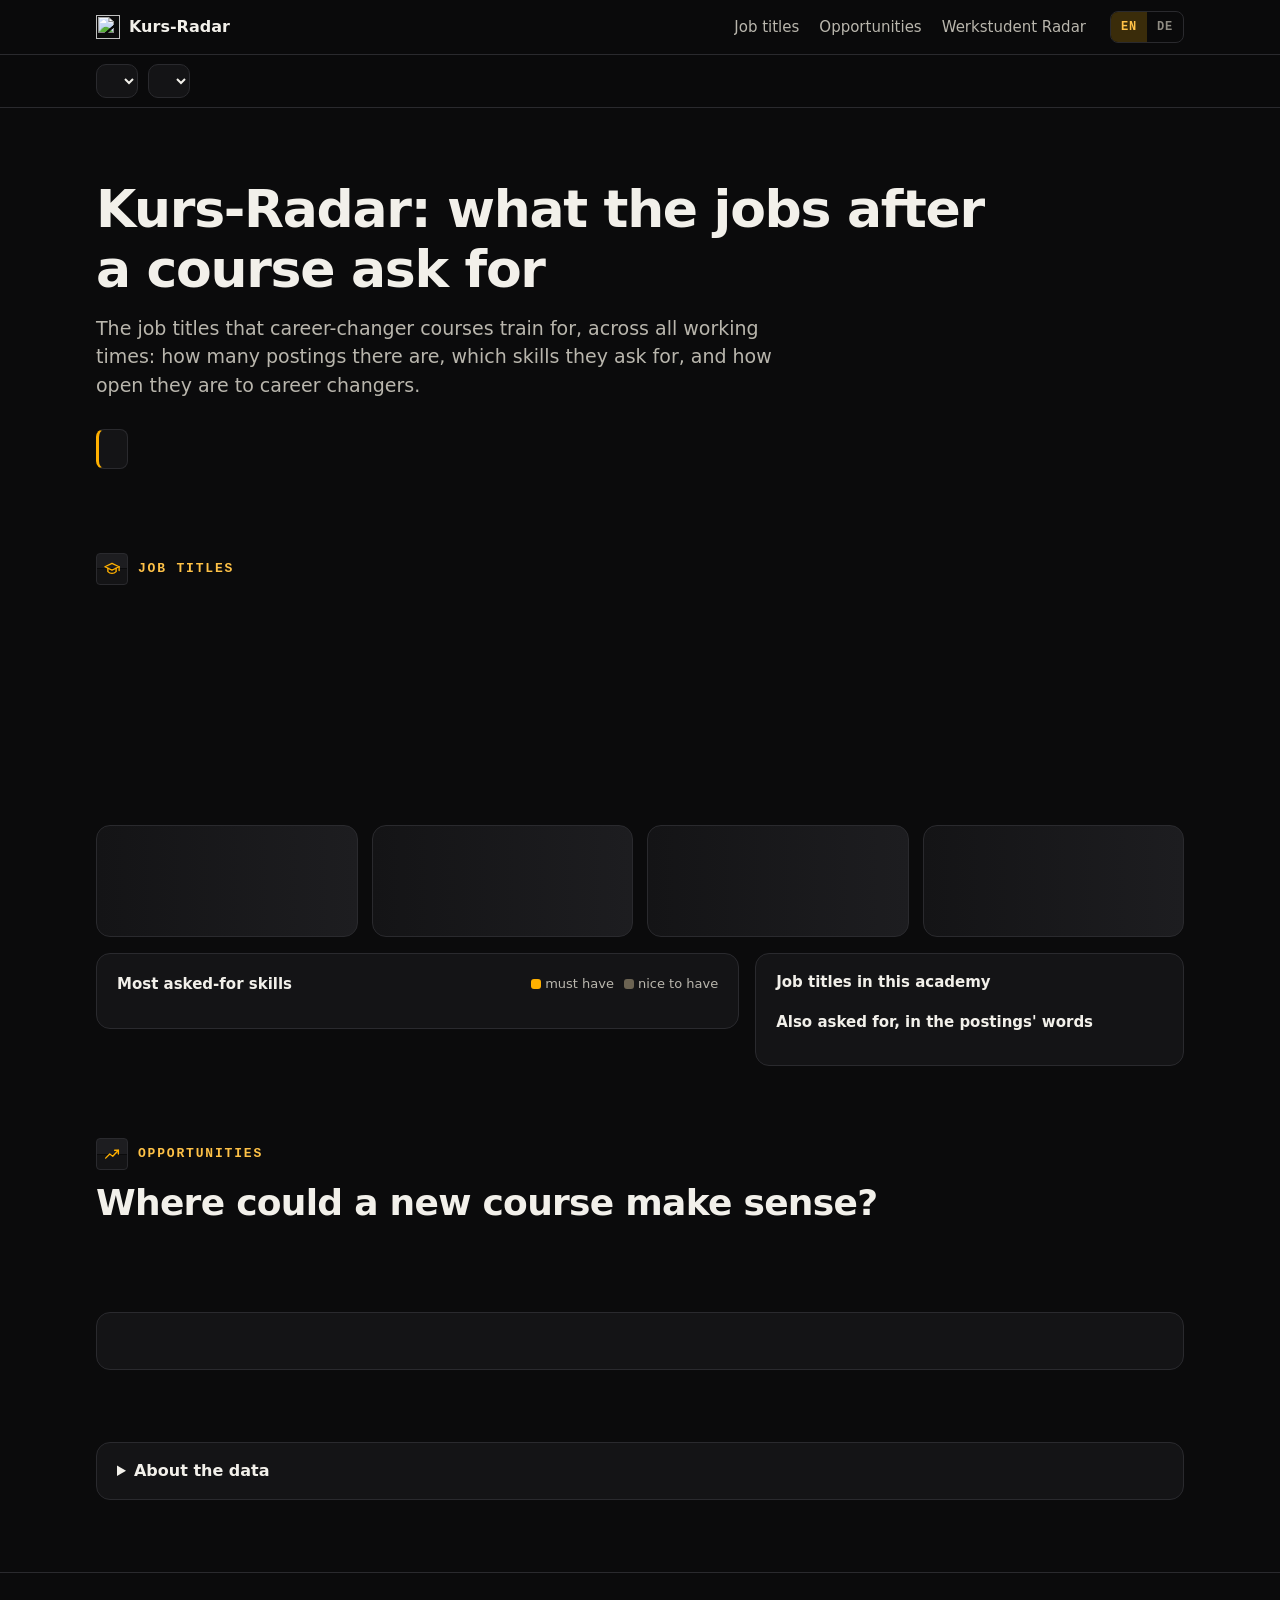
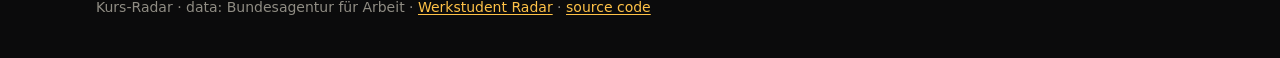
==== docs/kurs.html @ f4871d71 "Add the Kurs-Radar page and the kurs_radar MCP tool" ====
<!doctype html>
<html lang="en">
<head>
  <meta charset="utf-8">
  <meta name="viewport" content="width=device-width, initial-scale=1, viewport-fit=cover">
  <title>Kurs-Radar · Werkstudent Radar</title>
  <meta name="description" content="Which skills do employers ask for in the jobs that career-changer courses train for? Postings of the Bundesagentur für Arbeit by job title, updated daily.">
  <meta property="og:title" content="Kurs-Radar">
  <meta property="og:description" content="Skill demand for the job titles career changers are trained for: postings, Quereinsteiger share, AI and basics, by academy.">
  <meta property="og:type" content="website">
  <meta property="og:url" content="https://morty1338.github.io/werkstudent-radar/kurs.html">
  <meta name="theme-color" content="#0B0B0C">
  <meta name="color-scheme" content="dark">
  <link rel="icon" href="favicon.svg?v=dev" type="image/svg+xml">
  <link rel="apple-touch-icon" href="icons/apple-touch-icon.png?v=dev">
  <link rel="stylesheet" href="assets/style.css?v=dev">
  <script type="module" src="assets/kurs.js?v=dev"></script>
</head>
<body class="kurs-page">
  <!-- Icons for the section labels and the phone tab bar (stroke = currentColor). -->
  <svg class="sprite" aria-hidden="true" focusable="false">
    <symbol id="i-skills" viewBox="0 0 24 24"><path d="M12 3.5l2.5 5.4 5.9.7-4.4 4 1.2 5.8L12 16.5l-5.2 2.9L8 13.6l-4.4-4 5.9-.7z"/></symbol>
    <symbol id="i-trends" viewBox="0 0 24 24"><path d="M3.5 17.5l5.5-5.5 4 3 7.5-8"/><path d="M15.5 7h5v5"/></symbol>
    <symbol id="i-course" viewBox="0 0 24 24"><path d="M2.5 9 12 4.5 21.5 9 12 13.5z"/><path d="M6.5 11v4.5c1.5 1.6 3.4 2.4 5.5 2.4s4-.8 5.5-2.4V11"/><path d="M21.5 9v5"/></symbol>
    <symbol id="i-back" viewBox="0 0 24 24"><path d="M10 6l-6 6 6 6"/><path d="M4.5 12h15"/></symbol>
  </svg>
  <header class="site-header">
    <div class="wrap header-row">
      <a class="brand" href="#top" aria-label="Kurs-Radar, back to top" data-i18n-attr="aria-label:kurs.brand_aria">
        <img src="favicon.svg?v=dev" alt="" width="24" height="24">
        <span>Kurs-Radar</span>
      </a>
      <nav class="nav kurs-nav" aria-label="Sections" data-i18n-attr="aria-label:nav.aria">
        <a href="#jobs"><svg class="ico" aria-hidden="true"><use href="#i-skills"></use></svg><span data-i18n="kurs.nav_jobs">Job titles</span></a>
        <a href="#chancen"><svg class="ico" aria-hidden="true"><use href="#i-trends"></use></svg><span data-i18n="kurs.nav_chancen">Opportunities</span></a>
        <a href="index.html" id="k-home" class="nav-home"><svg class="ico" aria-hidden="true"><use href="#i-back"></use></svg><span class="nav-full" data-i18n="kurs.nav_home">Werkstudent Radar</span><span class="nav-short" data-i18n="kurs.nav_home_short">Werkstudent</span></a>
      </nav>
      <div class="lang-switch" role="group" aria-label="Language" data-i18n-attr="aria-label:lang.aria">
        <button type="button" data-lang="en" lang="en" aria-pressed="true">EN</button><button type="button" data-lang="de" lang="de" aria-pressed="false">DE</button>
      </div>
    </div>
    <div class="filterbar" id="filterbar">
      <div class="wrap filter-row">
        <button type="button" class="filters-btn" id="f-open" aria-expanded="false" aria-controls="f-sheet" data-i18n="kurs.choose">Academy</button>
        <div class="filter-chips" id="f-chips"></div>
        <!-- Inline on wide screens; a bottom sheet behind the button on phones. -->
        <div class="filter-controls" id="f-sheet">
          <div class="sheet-head"><strong data-i18n="kurs.choose">Academy</strong><button type="button" class="link-btn" id="f-close" data-i18n="filter.close">Close</button></div>
          <label class="sr-only" for="k-academy" data-i18n="kurs.academy">Academy</label>
          <select id="k-academy"></select>
          <label class="sr-only" for="k-title" data-i18n="kurs.job_title">Job title</label>
          <select id="k-title"></select>
          <button type="button" class="btn sheet-done" id="f-done" data-i18n="kurs.show">Show</button>
        </div>
        <span class="filter-count" id="f-count"></span>
      </div>
    </div>
    <div class="sheet-backdrop" id="f-backdrop" hidden></div>
  </header>

  <main id="top">
    <section class="hero wrap kurs-hero">
      <p class="status" id="status"></p>
      <h1 data-i18n-html="kurs.title">Kurs-Radar: what the jobs after a course ask&nbsp;for</h1>
      <p class="lede" data-i18n="kurs.lede">The job titles that career-changer courses train for, across all working times: how many postings there are, which skills they ask for, and how open they are to career changers.</p>
      <p class="kurs-note" id="k-note">&nbsp;</p>
    </section>

    <section id="jobs" class="wrap section">
      <p class="eyebrow"><span class="eyebrow-ico"><svg class="ico" aria-hidden="true"><use href="#i-course"></use></svg></span><span data-i18n="kurs.nav_jobs">Job titles</span></p>
      <div class="chips-row k-academies" id="k-academies" role="group" aria-label="Academy" data-i18n-attr="aria-label:kurs.academy"></div>
      <div class="chips-row k-titles" id="k-titles" role="group" aria-label="Job title" data-i18n-attr="aria-label:kurs.job_title"></div>
      <h2 id="k-heading">&nbsp;</h2>
      <p class="insight" id="k-insight"></p>
      <div class="tiles" id="k-tiles">
        <div class="tile skeleton"></div><div class="tile skeleton"></div><div class="tile skeleton"></div><div class="tile skeleton"></div>
      </div>
      <div class="grid-skills k-grid">
        <div class="card">
          <div class="card-head">
            <h3 data-i18n="kurs.skills_title">Most asked-for skills</h3>
            <p class="imp-legend k-legend"><span class="lg-must"></span><span data-i18n="kurs.legend_must">must have</span> <span class="lg-nice"></span><span data-i18n="kurs.legend_nice">nice to have</span></p>
          </div>
          <div id="k-skills" class="chart"></div>
          <div class="basics" id="k-basics"></div>
          <p class="legend-line" id="k-skills-note"></p>
        </div>
        <aside class="card">
          <h3 id="k-side-title" data-i18n="kurs.compare">Job titles in this academy</h3>
          <div id="k-compare"></div>
          <h3 class="k-terms-title" data-i18n="kurs.terms_title">Also asked for, in the postings' words</h3>
          <div class="chips-row k-terms" id="k-terms"></div>
        </aside>
      </div>
    </section>

    <section id="chancen" class="wrap section">
      <p class="eyebrow"><span class="eyebrow-ico"><svg class="ico" aria-hidden="true"><use href="#i-trends"></use></svg></span><span data-i18n="kurs.nav_chancen">Opportunities</span></p>
      <h2 data-i18n="kurs.chancen_title">Where could a new course make sense?</h2>
      <p class="insight" id="k-chancen-insight"></p>
      <div class="card">
        <div id="k-chancen"></div>
        <p class="legend-line k-method" id="k-chancen-method"></p>
      </div>
    </section>

    <section class="wrap section about">
      <details>
        <summary data-i18n="about.summary">About the data</summary>
        <div class="about-body" data-i18n-html="kurs.about">
          <p>About the data.</p>
        </div>
      </details>
    </section>
  </main>

  <footer class="site-footer">
    <div class="wrap" data-i18n-html="kurs.footer">Kurs-Radar · data: Bundesagentur für Arbeit · <a href="index.html">Werkstudent Radar</a> · <a href="https://github.com/morty1338/werkstudent-radar">source code</a></div>
  </footer>

  <div class="tooltip" id="tooltip" role="tooltip" hidden></div>
  <noscript><p class="wrap">This page needs JavaScript to load the data. Diese Seite braucht JavaScript, um die Daten zu laden.</p></noscript>
</body>
</html>
---- docs/assets/style.css ----
/* JetBrains Mono (SIL OFL, see fonts/OFL.txt), served from this site rather
   than Google Fonts so visitors' IP addresses aren't sent to a third party.
   Variable weight, Latin subset (incl. umlauts and €), from @fontsource-variable/jetbrains-mono 5.3.0. */
@font-face {
  font-family: "JetBrains Mono";
  font-style: normal;
  font-weight: 100 800;
  font-display: swap;
  src: url("fonts/JetBrainsMono-latin.woff2") format("woff2");
}

/* Dark only: a departure-board look, amber on near-black. */
:root {
  color-scheme: dark;
  --bg: #0b0b0c;
  --surface: #141416;
  --surface-2: #1d1d20;
  --surface-3: #2a2a2e;
  --ink: #f2f0ea;
  --ink-2: #b9b6ad;
  --ink-3: #8f8c83;
  --line: #2a2a2e;
  --accent: #ffb000;
  --accent-ink: #ffc247;
  --on-accent: #0b0b0c;
  --accent-soft: #3a2c0a;
  --muted-bar: #6b6352;
  --good: #3fbf86;
  --warn-bg: #3b1a14;
  --warn-ink: #ffb4a3;
  --radius: 14px;
  --shadow: none;
  --shadow-pop: 0 6px 20px rgba(0, 0, 0, .5);
  --scrim: rgba(0, 0, 0, .6);
  --font: ui-sans-serif, system-ui, -apple-system, "Segoe UI", Roboto, "Helvetica Neue", Arial, sans-serif;
  --mono: "JetBrains Mono", ui-monospace, SFMono-Regular, Menlo, Consolas, monospace;
  /* Sticky header = top row + filter row + two 1px borders. Used for anchor offsets. */
  --header-row-h: 54px;
  --filter-row-h: 52px;
  --header-h: calc(var(--header-row-h) + var(--filter-row-h) + 2px);
  --tabbar-h: 56px;
}

* { box-sizing: border-box; }
[hidden] { display: none !important; }
html { scroll-behavior: smooth; scroll-padding-top: calc(var(--header-h) + 8px); -webkit-text-size-adjust: 100%; text-size-adjust: 100%; }
body { margin: 0; background: var(--bg); color: var(--ink); font: 16px/1.5 var(--font); -webkit-font-smoothing: antialiased; }
a { color: var(--accent-ink); text-underline-offset: 2px; }
h1, h2, h3 { margin: 0; line-height: 1.15; }
h1 { font-size: clamp(32px, 5.4vw, 52px); letter-spacing: -0.025em; font-weight: 750; max-width: 820px; }
h2 { font-size: clamp(26px, 3.6vw, 36px); letter-spacing: -0.02em; font-weight: 750; }
h3 { font-size: 15px; font-weight: 650; }
p { margin: 0 0 12px; }
.wrap { max-width: 1120px; margin: 0 auto; padding: 0 max(16px, env(safe-area-inset-right)) 0 max(16px, env(safe-area-inset-left)); }
main { overflow-x: clip; }
.sr-only { position: absolute; width: 1px; height: 1px; overflow: hidden; clip: rect(0 0 0 0); white-space: nowrap; }
.empty { color: var(--ink-3); font-size: 14px; padding: 12px 0; }
button { font: inherit; color: inherit; }
:focus-visible { outline: 2px solid var(--accent); outline-offset: 2px; border-radius: 6px; }

/* Header + filter bar */
.site-header { position: sticky; top: 0; z-index: 20; background: color-mix(in srgb, var(--bg) 90%, transparent); backdrop-filter: saturate(1.4) blur(10px); border-bottom: 1px solid var(--line); }
.header-row { display: flex; align-items: center; gap: 24px; height: var(--header-row-h); }
.brand { display: flex; align-items: center; gap: 9px; font-weight: 750; color: var(--ink); text-decoration: none; white-space: nowrap; }
.nav { display: flex; align-items: center; gap: 20px; margin-left: auto; overflow-x: auto; scrollbar-width: none; font-size: 15px; }
.nav::-webkit-scrollbar { display: none; }
.nav a { color: var(--ink-2); text-decoration: none; white-space: nowrap; }
.nav a:hover, .nav a[aria-current] { color: var(--ink); }
.nav .ico, .nav-short { display: none; }
.lang-switch { display: inline-flex; border: 1px solid var(--surface-3); border-radius: 8px; overflow: hidden; flex: none; }
.lang-switch button {
  font-family: var(--mono); font-size: 12px; font-weight: 600; letter-spacing: .06em; color: var(--ink-3);
  background: none; border: 0; padding: 0 9px; min-height: 30px; min-width: 36px; cursor: pointer;
}
.lang-switch button[aria-pressed="true"] { background: var(--accent-soft); color: var(--accent-ink); }
.lang-switch button:hover { color: var(--ink); }
.filterbar { border-top: 1px solid var(--line); }
.filter-row { display: flex; align-items: center; gap: 10px; height: var(--filter-row-h); overflow-x: auto; scrollbar-width: none; }
/* On wide screens the sheet's controls sit inline in the filter row. */
.filter-controls { display: contents; }
.filters-btn, .filter-chips, .sheet-head, .sheet-done, .sheet-backdrop { display: none; }
.filter-row::-webkit-scrollbar { display: none; }
select, input[type="search"], input[type="text"], input[type="url"], input[type="date"], textarea {
  font: inherit; font-size: 14px; color: var(--ink); background: var(--surface);
  border: 1px solid var(--line); border-radius: 10px; padding: 7px 10px; min-width: 0;
}
.filter-row select { max-width: 220px; }
/* Fixed widths: the options arrive with the data, and a growing select would push its neighbours. */
@media (min-width: 561px) {
  #f-field { width: 220px; }
  #f-city { width: 180px; }
}
.filter-row select.active { border-color: var(--accent); background: var(--accent-soft); font-weight: 600; }
.switch { display: inline-flex; align-items: center; gap: 8px; font-size: 14px; color: var(--ink-2); white-space: nowrap; cursor: pointer; padding: 6px 12px; border: 1px solid var(--line); border-radius: 10px; background: var(--surface); }
.switch input { accent-color: var(--accent); margin: 0; }
.switch:has(input:checked) { border-color: var(--accent); background: var(--accent-soft); color: var(--ink); font-weight: 600; }
.filter-count { font-family: var(--mono); margin-left: auto; font-size: 14px; color: var(--ink-2); white-space: nowrap; font-variant-numeric: tabular-nums; }
.link-btn { background: none; border: 0; color: var(--accent-ink); cursor: pointer; padding: 6px 4px; font-size: 14px; white-space: nowrap; }
.link-btn:hover { text-decoration: underline; }
.btn { background: var(--accent); color: var(--on-accent); border: 0; border-radius: 10px; padding: 9px 16px; font-weight: 600; cursor: pointer; }
.btn:hover { filter: brightness(1.08); }
.btn-quiet { background: var(--surface-2); color: var(--ink); border: 1px solid var(--line); margin-top: 12px; }
a.btn { display: inline-flex; align-items: center; gap: 8px; text-decoration: none; }
.btn-lg { min-height: 46px; padding: 11px 20px; font-size: 16px; }
.btn-ghost { background: transparent; color: var(--accent-ink); box-shadow: inset 0 0 0 1px var(--accent); }
.btn-ghost:hover { background: var(--accent-soft); filter: none; }

/* Hero */
.hero { padding-top: 36px; }
.status { font-family: var(--mono); font-size: 12px; font-weight: 600; letter-spacing: .12em; text-transform: uppercase; color: var(--ink-2); margin-bottom: 18px; min-height: 18px; }
.status time { color: var(--accent-ink); }
.status-dot { color: var(--good); animation: blink 2.4s ease-in-out infinite; }
.status.is-stale .status-dot { color: var(--warn-ink); animation: none; }
@keyframes blink { 50% { opacity: .25; } }
.lede { font-size: 19px; color: var(--ink-2); margin-top: 14px; max-width: 680px; }
.hero-actions { display: flex; flex-wrap: wrap; gap: 10px; margin-top: 22px; }
.tiles { display: grid; grid-template-columns: repeat(4, 1fr); gap: 14px; margin-top: 28px; }
.tile {
  display: flex; flex-direction: column; gap: 4px; min-height: 128px; padding: 18px;
  background: var(--surface); border: 1px solid var(--line); border-radius: var(--radius); box-shadow: var(--shadow);
  color: var(--ink); text-decoration: none; transition: transform .15s ease, border-color .15s ease;
}
a.tile:hover { transform: translateY(-2px); border-color: var(--accent); }
.tile .label { font-size: 14px; color: var(--ink-2); }
.tile .value { font-family: var(--mono); font-size: 36px; font-weight: 700; letter-spacing: -0.02em; font-variant-numeric: tabular-nums; line-height: 1.1; overflow-wrap: anywhere; }
.tile .sub { font-size: 14px; color: var(--ink-3); margin-top: auto; }
/* Rolling digits (rollDigits in charts.js): each character in a one-line window. */
.roll { display: inline-block; height: 1.1em; overflow: hidden; vertical-align: top; white-space: pre; }
.roll-strip { display: flex; flex-direction: column; animation: roll var(--ms) cubic-bezier(.25, .8, .25, 1) forwards; }
.roll-strip span { height: 1.1em; }
@keyframes roll { to { transform: translateY(calc(var(--steps) * -1.1em)); } }
.tile.cta { background: var(--accent); border-color: var(--accent); color: var(--on-accent); }
.tile.cta .label, .tile.cta .sub { color: color-mix(in srgb, var(--on-accent) 80%, transparent); }
.skeleton { background: linear-gradient(90deg, var(--surface) 0%, var(--surface-2) 50%, var(--surface) 100%); background-size: 200% 100%; animation: shimmer 1.4s infinite; }
@keyframes shimmer { to { background-position: -200% 0; } }
.stale { background: var(--warn-bg); color: var(--warn-ink); padding: 8px 12px; border-radius: 8px; font-size: 14px; display: inline-block; margin-top: 14px; }

/* Sections */
.section { padding-top: 72px; }
/* The page's three parts: find a job, understand the market, stay up to date. */
.group-label {
  display: flex; align-items: center; gap: 14px; margin-top: 88px;
  font-family: var(--mono); font-size: 12px; font-weight: 600; letter-spacing: .16em; text-transform: uppercase; color: var(--ink-3);
}
.group-label::after { content: ""; flex: 1; height: 1px; background: var(--line); }
.group-label + .section { padding-top: 28px; }
/* Section numbers as split-flap tiles: a dark cell with a hairline across the middle. */
/* Section label: an icon on a split-flap tile and the section's name (no numbers). */
.eyebrow {
  display: flex; align-items: center; gap: 10px; margin: 0 0 12px;
  font-family: var(--mono); font-size: 13px; font-weight: 700; letter-spacing: .14em; text-transform: uppercase; color: var(--accent-ink);
}
.eyebrow-ico {
  display: inline-grid; place-items: center; width: 32px; height: 32px; border-radius: 4px; border: 1px solid var(--surface-3); color: var(--accent);
  background: linear-gradient(to bottom, var(--surface-2) calc(50% - .5px), var(--bg) calc(50% - .5px) calc(50% + .5px), var(--surface) calc(50% + .5px));
}
.ico { width: 18px; height: 18px; fill: none; stroke: currentColor; stroke-width: 1.8; stroke-linecap: round; stroke-linejoin: round; }
.sprite { position: absolute; width: 0; height: 0; overflow: hidden; }
.insight { font-size: 19px; color: var(--ink-2); margin: 10px 0 22px; max-width: 820px; }
.insight strong { color: var(--ink); }
/* Filled in by JS after the data loads: keep two lines free so the charts below don't jump. */
.insight[id] { min-height: 3em; }
.card { background: var(--surface); border: 1px solid var(--line); border-radius: var(--radius); padding: 20px; box-shadow: var(--shadow); min-width: 0; }
.card h3 { margin-bottom: 14px; }
.card-head { display: flex; justify-content: space-between; align-items: center; gap: 12px; flex-wrap: wrap; margin-bottom: 14px; }
.card-head h3 { margin: 0; }
.hint-inline { font-weight: 400; color: var(--ink-3); font-size: 13px; margin-left: 6px; }
.grid-2 { display: grid; grid-template-columns: 1fr 1fr; gap: 16px; }
.grid-map { display: grid; grid-template-columns: 5fr 6fr; gap: 16px; align-items: start; }
.grid-skills { display: grid; grid-template-columns: 3fr 2fr; gap: 16px; align-items: start; }

/* Clickable bars */
.bars { display: grid; gap: 4px; }
.bar-row { display: grid; grid-template-columns: minmax(110px, 40%) 1fr; align-items: center; gap: 12px; font-size: 14px; border-radius: 8px; padding: 5px 8px; margin: 0 -8px; }
.bar-row.clickable { cursor: pointer; }
.bar-row.clickable:hover { background: var(--surface-2); }
.bar-row.selected { background: var(--accent-soft); }
.bar-row.dimmed { color: var(--ink-2); }
.bar-row.dimmed .bar-fill { background: var(--muted-bar); }
.bar-label { overflow: hidden; text-overflow: ellipsis; white-space: nowrap; }
.bar-label small { color: var(--ink-3); }
.bar-cell { display: flex; align-items: center; gap: 10px; min-width: 0; }
.bar-track { flex: 1; height: 16px; min-width: 0; }
.bar-fill { height: 100%; background: var(--accent); border-radius: 0 4px 4px 0; min-width: 2px; transition: width .35s ease; }
.bar-fill.muted { background: var(--muted-bar); }
.bar-value { font-family: var(--mono); font-variant-numeric: tabular-nums; color: var(--ink-2); font-size: 13px; white-space: nowrap; min-width: 52px; text-align: right; }

/* Map */
.map { width: 100%; height: auto; max-height: 540px; display: block; }
.map-land { fill: var(--surface-2); stroke: var(--surface-3); stroke-width: 1.2; stroke-linejoin: round; }
.map-radar { pointer-events: none; }
.map-ring { fill: none; stroke: var(--surface-3); stroke-width: .8; stroke-dasharray: 2 4; }
.map-sweep { fill: var(--accent); }
.map-sweep line { stroke: var(--accent); stroke-opacity: .35; stroke-width: 1; }
.bubble { fill: var(--accent); fill-opacity: .6; stroke: var(--surface-2); stroke-width: 1; cursor: pointer; transition: fill-opacity .15s; }
.bubble:hover { fill-opacity: .85; }
.bubble.selected { fill-opacity: 1; stroke: var(--ink); stroke-width: 2; }
.bubble.dimmed { fill: var(--muted-bar); fill-opacity: .5; }
.map-label { font-size: 12px; font-weight: 600; fill: var(--ink); paint-order: stroke; stroke: var(--surface); stroke-width: 3px; pointer-events: none; }

/* Histogram */
.hist { position: relative; height: 200px; padding-top: 26px; }
.cols { display: flex; align-items: flex-end; gap: 3px; height: 100%; }
.col { flex: 1; height: 100%; display: flex; align-items: flex-end; }
.col-fill { width: 100%; background: var(--accent); border-radius: 4px 4px 0 0; min-height: 2px; }
.col-fill.soft { background: var(--muted-bar); }
.col:hover .col-fill { opacity: 1; filter: brightness(1.1); }
.hist-marker { position: absolute; top: 0; bottom: 0; width: 0; border-left: 2px dashed var(--ink); z-index: 1; pointer-events: none; }
.hist-marker span { position: absolute; top: 0; left: 6px; font-family: var(--mono); font-size: 13px; font-variant-numeric: tabular-nums; font-weight: 650; white-space: nowrap; background: var(--surface); padding: 0 4px; border-radius: 4px; }
.col-axis { display: flex; gap: 3px; border-top: 1px solid var(--line); padding-top: 6px; }
.col-axis span { flex: 1; font-family: var(--mono); font-variant-numeric: tabular-nums; text-align: center; font-size: 12px; color: var(--ink-3); }
.axis-title { font-size: 13px; color: var(--ink-3); text-align: center; margin-top: 4px; }
.pay-trio { display: grid; grid-template-columns: repeat(3, 1fr); gap: 10px; margin-top: 22px; text-align: center; font-size: 13px; color: var(--ink-2); }
.pay-trio > div { background: var(--surface-2); border-radius: 10px; padding: 12px 8px; }
.pay-trio span { display: block; font-family: var(--mono); font-size: 24px; font-weight: 700; color: var(--ink); font-variant-numeric: tabular-nums; }
.pay-trio .mid { background: var(--accent-soft); }
.ci { display: block; font-family: var(--mono); font-size: 11px; color: var(--ink-3); font-variant-numeric: tabular-nums; margin-top: 2px; }
.pay-trio .ci { margin-top: 4px; color: var(--ink-2); }
.related { margin-top: 2px; }
#sd-fields + h3 { margin-top: 18px; }
.related .lift { font-family: var(--mono); font-size: 12px; color: var(--accent-ink); }

/* Dot-range */
.dots { display: grid; gap: 2px; }
.dot-row { display: grid; grid-template-columns: minmax(110px, 36%) 1fr 64px; align-items: center; gap: 12px; font-size: 14px; border-radius: 8px; padding: 6px 8px; margin: 0 -8px; }
.dot-row.clickable { cursor: pointer; }
.dot-row.clickable:hover { background: var(--surface-2); }
.dot-row.selected { background: var(--accent-soft); }
.dot-row.dimmed { color: var(--ink-2); }
.dot-row.dimmed .dot, .dot-row.dimmed .dot-range { background: var(--muted-bar); }
.dot-track { position: relative; height: 18px; }
.dot-track .grid { position: absolute; top: 0; bottom: 0; width: 1px; background: var(--line); }
.dot-range { position: absolute; top: 4px; height: 10px; background: var(--accent); opacity: .3; border-radius: 99px; }
.dot { position: absolute; top: 2px; width: 14px; height: 14px; margin-left: -7px; background: var(--accent); border: 2px solid var(--surface); border-radius: 50%; }
.dot-row.muted .dot, .dot-row.muted .dot-range { background: var(--muted-bar); }
.dot-axis .dot-track span { position: absolute; font-family: var(--mono); font-variant-numeric: tabular-nums; transform: translateX(-50%); font-size: 12px; color: var(--ink-3); }
.legend-line { display: flex; align-items: center; gap: 6px; font-size: 13px; color: var(--ink-3); margin: 14px 0 0; }
.lg-range { width: 28px; height: 10px; border-radius: 99px; background: var(--accent); opacity: .3; display: inline-block; }
.lg-dot { width: 12px; height: 12px; border-radius: 50%; background: var(--accent); display: inline-block; margin-left: 10px; }
.seg { display: inline-flex; background: var(--surface-2); border-radius: 10px; padding: 3px; }
.seg button { border: 0; background: none; padding: 5px 12px; border-radius: 8px; cursor: pointer; font-size: 14px; color: var(--ink-2); }
.seg button[aria-selected="true"] { background: var(--surface-3); color: var(--ink); font-weight: 600; }

/* Chips and tabs */
.chips-row { display: flex; flex-wrap: wrap; gap: 8px; margin-bottom: 14px; }
.chip {
  font-size: 14px; padding: 6px 12px; border-radius: 999px; cursor: pointer;
  background: var(--surface); color: var(--ink); border: 1px solid var(--line); white-space: nowrap;
}
.chip:hover { border-color: var(--ink-3); }
.chip[aria-pressed="true"], .chip[aria-selected="true"] { background: var(--accent); border-color: var(--accent); color: var(--on-accent); }
.chip.add::before { content: "+ "; color: var(--accent-ink); font-weight: 700; }
.chip.found { border-color: var(--good); }
.chip-groups { display: flex; flex-wrap: wrap; gap: 6px; margin: 12px 0 6px; max-height: 320px; overflow: auto; scrollbar-width: thin; scrollbar-color: var(--surface-3) transparent; }
.tabs { display: flex; gap: 6px; flex-wrap: wrap; }
.tab { font-size: 14px; padding: 7px 14px; border-radius: 999px; cursor: pointer; background: var(--surface); color: var(--ink-2); border: 1px solid var(--line); }
.tab[aria-selected="true"] { background: var(--ink); color: var(--bg); border-color: var(--ink); }

/* Skill detail */
.skill-detail { position: sticky; top: calc(var(--header-h) + 16px); }
.sd-name { font-size: 28px; font-weight: 750; letter-spacing: -0.02em; }
.sd-big { font-size: 15px; color: var(--ink-2); margin: 4px 0 16px; }
.sd-stats { display: grid; grid-template-columns: 1fr 1fr; gap: 12px; margin-bottom: 16px; }
.sd-stat { background: var(--surface-2); border-radius: 10px; padding: 10px 12px; }
.sd-stat .v { font-family: var(--mono); font-size: 22px; font-weight: 700; font-variant-numeric: tabular-nums; }
.sd-stat .l { font-size: 13px; color: var(--ink-2); }
.sd-actions { display: flex; gap: 8px; flex-wrap: wrap; margin-top: 16px; }
/* Must have vs. nice to have (postings read by the LLM) */
.imp-bar { display: flex; gap: 2px; height: 10px; border-radius: 999px; overflow: hidden; background: var(--surface-3); }
.imp-bar span { display: block; height: 100%; }
.imp-must { background: var(--accent); }
.imp-nice { background: var(--muted-bar); }
.imp-legend { display: flex; flex-wrap: wrap; align-items: center; gap: 4px 10px; margin: 8px 0 16px; font-size: 13px; color: var(--ink-2); }
.imp-legend .lg-must, .imp-legend .lg-nice { width: 10px; height: 10px; border-radius: 3px; margin-right: -6px; }
.lg-must { background: var(--accent); }
.lg-nice { background: var(--muted-bar); }
.imp-n { color: var(--ink-3); }
/* Basics (MS Office, Excel, …): one compact row under the specific skills */
.basics { display: flex; flex-wrap: wrap; align-items: center; gap: 6px; margin-top: 14px; padding-top: 12px; border-top: 1px solid var(--line); }
.basics:empty { display: none; }
.basics-label { font-family: var(--mono); font-size: 12px; font-weight: 600; letter-spacing: .12em; text-transform: uppercase; color: var(--ink-3); margin-right: 4px; }

/* Skills check (compact) */
.check-grid { display: grid; grid-template-columns: minmax(0, 3fr) minmax(0, 2fr); gap: 28px; align-items: start; }
.check-actions { display: flex; align-items: center; gap: 8px; }
.btn-small {
  position: relative; display: inline-flex; align-items: center; gap: 6px; cursor: pointer;
  font-size: 13px; font-weight: 600; padding: 5px 12px; border-radius: 999px;
  border: 1px solid var(--line); background: var(--surface-2); color: var(--ink);
}
.btn-small:hover { border-color: var(--accent); }
.btn-small input { position: absolute; inset: 0; opacity: 0; cursor: pointer; width: 100%; }
.cv-note:empty { display: none; }
.cv-note { font-size: 14px; color: var(--good); margin: -4px 0 10px; }
.cv-note .link-btn { padding: 0; font-size: 14px; }
#my-search { width: 100%; }
.summary-actions { grid-column: 1 / -1; margin-top: 6px; }
.jobs-panel { border-top: 1px solid var(--line); margin-top: 20px; padding-top: 18px; }
.subscribe-body { color: var(--ink-2); font-size: 14px; }
.subscribe-body p { margin: 0 0 10px; }
.feed-row { display: flex; align-items: center; justify-content: space-between; gap: 12px; padding: 6px 0; border-top: 1px solid var(--line); }
.feed-row a { color: var(--ink); font-weight: 600; text-decoration: none; overflow-wrap: anywhere; }
.feed-row a:hover { color: var(--accent-ink); }
.subscribe-body .hint { margin: 8px 0 0; font-size: 13px; color: var(--ink-3); }

/* Match summary */
.match-summary { display: grid; grid-template-columns: auto 1fr; gap: 8px 18px; align-items: center; background: var(--surface-2); border-radius: 12px; padding: 18px; }
.match-big { font-family: var(--mono); font-size: 48px; font-weight: 700; letter-spacing: -0.03em; line-height: 1; font-variant-numeric: tabular-nums; }
.match-text { font-size: 16px; color: var(--ink-2); }
.match-text strong { color: var(--ink); }
.meter { grid-column: 1 / -1; height: 8px; background: var(--accent-soft); border-radius: 999px; overflow: hidden; }
.meter > div { height: 100%; background: var(--accent); border-radius: 999px; transition: width .35s ease; }
.learn { grid-column: 1 / -1; display: flex; flex-wrap: wrap; align-items: center; gap: 8px; }
.learn-label { font-size: 14px; color: var(--ink-2); }
.gap-text { flex-basis: 100%; margin: 0 0 4px; font-size: 15px; color: var(--ink-2); }
.gap-text strong { color: var(--ink); }
.gap-then { color: var(--ink-3); font-family: var(--mono); }
.match-empty { grid-column: 1 / -1; font-size: 16px; color: var(--ink-2); }

/* Job list */
.job-list { display: grid; }
.job { display: grid; grid-template-columns: minmax(0, 1fr) auto; gap: 4px 16px; padding: 12px 0; border-top: 1px solid var(--line); }
.job:first-child { border-top: 0; }
.job a { font-weight: 600; text-decoration: none; color: var(--ink); overflow-wrap: anywhere; }
.job a:hover { color: var(--accent-ink); text-decoration: underline; }
.job .meta { color: var(--ink-2); font-size: 14px; }
.job .why { color: var(--good); font-size: 13px; }
.job .side { grid-column: 2; grid-row: 1 / span 2; display: flex; flex-direction: column; align-items: flex-end; gap: 4px; }
.pay { font-family: var(--mono); font-variant-numeric: tabular-nums; font-weight: 650; font-size: 15px; }
.badge { display: inline-block; font-size: 12px; padding: 2px 9px; border-radius: 999px; background: var(--surface-2); color: var(--ink-2); white-space: nowrap; }
.badge.need { background: transparent; border: 1px solid var(--accent); color: var(--accent-ink); }
.badge.en { background: var(--accent-soft); color: var(--ink); }
.filter-chip { display: inline-flex; align-items: center; gap: 6px; font-size: 14px; background: var(--accent-soft); border-radius: 999px; padding: 4px 6px 4px 12px; margin-bottom: 8px; }
.filter-chip button { border: 0; background: none; cursor: pointer; font-size: 16px; line-height: 1; padding: 0 6px; }

/* 06 Company career pages */
#co-search { width: min(100%, 300px); }
.seg-n, .chip-n { font-family: var(--mono); font-variant-numeric: tabular-nums; font-size: 12px; color: var(--ink-3); margin-left: 2px; }
.seg button[aria-selected="true"] .seg-n { color: var(--accent-ink); }
.chip[aria-pressed="true"] .chip-n { color: var(--on-accent); }
.co-group { padding-top: 6px; }
.co-group + .co-group { margin-top: 10px; border-top: 1px solid var(--surface-3); padding-top: 14px; }
.co-head { display: flex; align-items: baseline; gap: 10px; flex-wrap: wrap; }
.co-head h3 { margin: 0; }
.co-count { font-family: var(--mono); font-variant-numeric: tabular-nums; font-size: 13px; font-weight: 700; color: var(--accent-ink); }
.co-link { margin-left: auto; font-size: 13px; color: var(--ink-2); }
.co-link:hover { color: var(--accent-ink); }
.badge.new { background: var(--accent); color: var(--on-accent); font-weight: 600; }
.co-empty { color: var(--ink-2); margin: 8px 0; }
.co-note { display: block; line-height: 1.5; }

/* Stay up to date: Telegram, RSS, Claude */
.updates-grid { display: grid; grid-template-columns: 1fr 1fr; gap: 16px; align-items: start; }
.updates-grid .connect-card { grid-column: 1 / -1; }
.tg-card h3 { display: flex; align-items: center; gap: 8px; }
.tg-card h3 .ico { color: var(--accent); width: 20px; height: 20px; }
.tg-card p { color: var(--ink-2); margin: 0 0 16px; }
.connect-card > p { color: var(--ink-2); max-width: 70ch; }
.connect-url { display: flex; align-items: center; gap: 10px; flex-wrap: wrap; margin: 14px 0; }
.connect-url code {
  font-family: var(--mono); font-size: 15px; color: var(--accent-ink); background: var(--bg);
  border: 1px solid var(--surface-3); border-radius: 10px; padding: 8px 12px; overflow-wrap: anywhere;
}
.connect-copied { font-size: 13px; color: var(--good); }
.connect-steps { margin: 0 0 10px; padding-left: 1.2em; color: var(--ink-2); line-height: 1.6; }
.connect-steps strong { color: var(--ink); }
.connect-steps code { font-family: var(--mono); font-size: 13px; color: var(--ink); overflow-wrap: anywhere; }
.connect-note { font-size: 13px; color: var(--ink-3); margin: 0; }

/* Application tracker: header button and the panel on the right */
.trk-btn {
  display: inline-flex; align-items: center; gap: 8px; flex: none; min-height: 34px; padding: 0 12px; margin-left: auto;
  border-radius: 999px; border: 1px solid var(--surface-3); background: var(--surface); color: var(--ink); font-size: 14px; cursor: pointer;
}
.trk-btn:hover { border-color: var(--accent); }
.trk-btn .ico { width: 17px; height: 17px; color: var(--accent); }
.nav + .trk-btn { margin-left: 0; }
.trk-count {
  min-width: 20px; padding: 1px 6px; border-radius: 999px; text-align: center;
  font-family: var(--mono); font-size: 12px; font-weight: 700; font-variant-numeric: tabular-nums; background: var(--accent); color: var(--on-accent);
}
.trk-btn.overdue .trk-count { background: var(--warn-bg); color: var(--warn-ink); box-shadow: 0 0 0 1px var(--warn-ink); }
body.trk-open { overflow: hidden; }
.trk-backdrop { position: fixed; inset: 0; z-index: 55; background: var(--scrim); }
.tracker {
  position: fixed; top: 0; right: 0; bottom: 0; z-index: 60; width: min(440px, 100vw); display: flex; flex-direction: column;
  background: var(--surface); border-left: 1px solid var(--surface-3); box-shadow: -12px 0 32px var(--scrim);
  transform: translateX(100%); visibility: hidden; transition: transform .25s ease, visibility 0s linear .25s;
}
.tracker.open { transform: none; visibility: visible; transition: transform .25s ease; }
.trk-head { display: flex; justify-content: space-between; align-items: center; gap: 12px; padding: 14px 20px; border-bottom: 1px solid var(--line); }
.trk-head h2 { margin: 0; font-size: 20px; }
.trk-head .link-btn { min-height: 40px; }
.trk-body { flex: 1; overflow-y: auto; padding: 14px 20px 20px; overscroll-behavior: contain; }
.trk-local { font-size: 13px; color: var(--ink-3); margin: 0 0 12px; }
.trk-local.warn { color: var(--warn-ink); }
.trk-form { display: grid; gap: 10px; margin: 14px 0 6px; padding: 14px; border: 1px solid var(--surface-3); border-radius: 12px; background: var(--surface-2); }
.trk-form label, .trk-fields label, .trk-note { display: grid; gap: 4px; font-size: 13px; color: var(--ink-2); }
.trk-form input, .trk-form select, .trk-form textarea, .trk-item select, .trk-item input, .trk-item textarea { width: 100%; }
.trk-form textarea, .trk-note textarea { resize: vertical; }
.trk-form-buttons { display: flex; gap: 14px; align-items: center; }
.trk-filter { margin: 16px 0 4px; }
.trk-list { display: grid; gap: 12px; margin-top: 8px; }
.trk-item { padding: 14px; border: 1px solid var(--line); border-radius: 12px; background: var(--bg); display: grid; gap: 8px; }
.trk-item.closed { opacity: .7; }
.trk-item-head { display: flex; align-items: flex-start; justify-content: space-between; gap: 10px; }
.trk-item-head a { font-weight: 600; color: var(--ink); text-decoration: none; overflow-wrap: anywhere; }
.trk-item-head a:hover { color: var(--accent-ink); text-decoration: underline; }
.trk-item .meta { color: var(--ink-2); font-size: 14px; }
.trk-fields { display: grid; grid-template-columns: 1fr 1fr; gap: 10px; }
.trk-history { font-family: var(--mono); font-size: 12px; color: var(--ink-3); overflow-wrap: anywhere; }
.badge.overdue { background: var(--warn-bg); color: var(--warn-ink); flex: none; }
.trk-delete { justify-self: start; font-size: 13px; color: var(--ink-3); }
.trk-delete.confirm { color: var(--warn-ink); }
.trk-empty { color: var(--ink-2); margin: 16px 0; }
.trk-foot { display: flex; flex-wrap: wrap; align-items: center; gap: 8px 18px; padding: 12px 20px calc(12px + env(safe-area-inset-bottom)); border-top: 1px solid var(--line); }
.trk-import { position: relative; cursor: pointer; }
.trk-import input { position: absolute; inset: 0; opacity: 0; cursor: pointer; width: 100%; }
.trk-msg { font-size: 13px; color: var(--good); }
.trk-badges { display: flex; gap: 6px; flex-wrap: wrap; justify-content: flex-end; }
.badge.gone { background: var(--surface-3); color: var(--ink-2); }
.track-btn {
  font-size: 13px; padding: 3px 10px; border-radius: 999px; cursor: pointer; white-space: nowrap;
  background: transparent; color: var(--accent-ink); border: 1px solid var(--accent);
}
.track-btn:hover { background: var(--accent-soft); }
.track-btn[aria-pressed="true"] { background: var(--accent-soft); color: var(--ink); border-color: var(--accent-soft); }

/* Line charts */
.line-chart svg { display: block; width: 100%; height: 180px; overflow: visible; }
.line-chart .grid line { stroke: var(--line); stroke-width: 1; }
.line-chart .axis text { fill: var(--ink-3); font-family: var(--mono); font-size: 11px; font-variant-numeric: tabular-nums; }
.line-chart path.line { fill: none; stroke: var(--accent); stroke-width: 2; stroke-linejoin: round; stroke-linecap: round; }
.line-chart path.area { fill: var(--accent); opacity: .1; }
.line-chart circle { fill: var(--accent); stroke: var(--surface); stroke-width: 2; }
.line-chart .end-label { fill: var(--ink); font-family: var(--mono); font-size: 12px; font-weight: 600; font-variant-numeric: tabular-nums; }
.line-chart .crosshair { stroke: var(--ink-3); stroke-width: 1; }
.line-chart path.band { fill: var(--accent); opacity: .16; }
.line-chart .half { stroke: var(--muted-bar); stroke-width: 1; stroke-dasharray: 3 4; }
.line-chart.survival svg { height: 200px; }
.card-wide { margin-top: 16px; }
.card-wide .legend-line { display: block; line-height: 1.5; }
.card-wide .legend-line strong { color: var(--ink); }

/* About */
.about details { background: var(--surface); border: 1px solid var(--line); border-radius: var(--radius); padding: 16px 20px; }
.about summary { cursor: pointer; font-weight: 650; }
.about-body { margin-top: 12px; color: var(--ink-2); font-size: 15px; max-width: 820px; }

/* Tooltip */
.tooltip { position: fixed; z-index: 50; pointer-events: none; max-width: 280px; background: var(--surface-2); color: var(--ink); border: 1px solid var(--surface-3); font-size: 13px; line-height: 1.45; padding: 8px 11px; border-radius: 9px; box-shadow: var(--shadow-pop); }
.tooltip strong { font-weight: 700; }

.site-footer { border-top: 1px solid var(--line); margin-top: 72px; padding: 24px 0 40px; color: var(--ink-3); font-size: 14px; }

@media (max-width: 960px) {
  .check-grid { grid-template-columns: 1fr; }
  .skill-detail { position: static; }
}
@media (max-width: 860px) {
  .tiles { grid-template-columns: repeat(2, 1fr); }
  .grid-2, .grid-map, .grid-skills, .updates-grid { grid-template-columns: 1fr; }
}
@media (max-width: 560px) {
  :root { --header-row-h: 48px; --filter-row-h: 48px; }
  /* iOS zooms into form fields under 16px and stays zoomed, which scrolls the page sideways. */
  select, input[type="search"], input[type="text"], input[type="url"], input[type="date"], textarea { font-size: 16px; }
  /* backdrop-filter would make the header the containing block of the fixed tab bar and sheet. */
  .site-header { background: var(--bg); backdrop-filter: none; -webkit-backdrop-filter: none; }
  body { padding-bottom: calc(var(--tabbar-h) + env(safe-area-inset-bottom)); }
  body.sheet-open { overflow: hidden; }

  /* Section nav as a bottom tab bar */
  .nav {
    position: fixed; left: 0; right: 0; bottom: 0; z-index: 30; margin: 0; gap: 0; overflow: visible;
    display: grid; grid-template-columns: repeat(6, minmax(0, 1fr)); font-size: 11px;
    padding: 0 env(safe-area-inset-right) env(safe-area-inset-bottom) env(safe-area-inset-left);
    background: var(--bg); border-top: 1px solid var(--line);
  }
  .nav a { display: flex; flex-direction: column; align-items: center; justify-content: center; gap: 3px; min-height: var(--tabbar-h); }
  .nav .ico { display: block; width: 20px; height: 20px; color: var(--ink-3); }
  .nav a[aria-current] .ico { color: var(--accent); }
  .nav-full { display: none; }
  .nav-short { display: inline; }

  /* Filters: one button and removable chips; the controls open as a bottom sheet */
  .filters-btn {
    display: inline-flex; align-items: center; gap: 6px; min-height: 36px; padding: 0 14px; border-radius: 999px; cursor: pointer;
    font-size: 14px; font-weight: 600; background: var(--surface); color: var(--ink); border: 1px solid var(--surface-3);
  }
  .filters-btn::before { content: "☰"; font-size: 12px; color: var(--accent); }
  .filter-chips { display: flex; gap: 6px; }
  .filter-pill {
    display: inline-flex; align-items: center; gap: 6px; min-height: 36px; padding: 0 12px; border-radius: 999px; white-space: nowrap; cursor: pointer;
    font-size: 14px; background: var(--accent-soft); color: var(--ink); border: 1px solid var(--accent);
  }
  .filter-pill span { color: var(--accent-ink); }
  .filter-row > #f-reset { display: none; }
  .filter-controls {
    display: flex; flex-direction: column; gap: 12px; position: fixed; left: 0; right: 0; bottom: 0; z-index: 40;
    max-height: 85vh; overflow-y: auto; background: var(--surface); border-top: 1px solid var(--surface-3); border-radius: 16px 16px 0 0;
    padding: 16px max(16px, env(safe-area-inset-right)) calc(16px + env(safe-area-inset-bottom)) max(16px, env(safe-area-inset-left));
    transform: translateY(100%); visibility: hidden; transition: transform .25s ease, visibility 0s linear .25s;
  }
  .filter-controls.open { transform: none; visibility: visible; transition: transform .25s ease; }
  .sheet-head { display: flex; justify-content: space-between; align-items: center; font-size: 17px; }
  .sheet-head .link-btn { min-height: 44px; padding: 0 4px; font-size: 16px; }
  .filter-controls label.sr-only { position: static; width: auto; height: auto; overflow: visible; clip: auto; font-size: 13px; color: var(--ink-2); margin-bottom: -6px; }
  .filter-controls select { max-width: none; width: 100%; min-height: 44px; }
  .filter-controls .switch { min-height: 44px; font-size: 16px; }
  .sheet-done { display: block; min-height: 44px; width: 100%; font-size: 16px; }
  .sheet-backdrop { display: block; position: fixed; inset: 0; z-index: 35; background: var(--scrim); }

  .header-row { gap: 14px; justify-content: space-between; }
  .status { letter-spacing: .04em; }
  .lang-switch button { min-height: 36px; min-width: 42px; }
  .tile { min-height: 112px; padding: 14px; }
  .tile .value { font-size: 30px; }
  .insight { font-size: 17px; }
  .match-big { font-size: 44px; }
  .job { grid-template-columns: minmax(0, 1fr); }
  .job .side { grid-column: 1; grid-row: auto; flex-direction: row; align-items: center; flex-wrap: wrap; }
  .dot-row { grid-template-columns: minmax(90px, 34%) 1fr 56px; }
  #co-search { width: 100%; }
  .connect-url code { font-size: 13px; }
  .trk-btn { min-height: 36px; padding: 0 10px; margin-left: auto; }
  .trk-btn-label { display: none; }
  .tracker { width: 100vw; border-left: 0; }
  .trk-fields { grid-template-columns: 1fr; }
  .co-link { margin-left: 0; flex-basis: 100%; }
}
@media (prefers-reduced-motion: reduce) {
  * { transition: none !important; animation: none !important; scroll-behavior: auto !important; }
  .map-sweep { display: none; }
}

/* Kurs-Radar (kurs.html) */
.kurs-hero h1 { max-width: 900px; }
.kurs-note {
  display: inline-block; margin-top: 18px; padding: 8px 12px; border-radius: 8px; font-size: 14px; color: var(--ink-2);
  background: var(--surface); border: 1px solid var(--surface-3); border-left: 3px solid var(--accent);
}
.kurs-note strong { color: var(--ink); font-weight: 650; }
/* Filled in by JS: keep its height (and the chip rows') so the section below doesn't jump. */
.kurs-note { min-height: 40px; }
#k-academies { min-height: 38px; }
#k-titles { min-height: 32px; }
.k-academies .chip { font-weight: 600; }
.chip-sub { font-size: 13px; padding: 5px 11px; }
.chip-n { font-family: var(--mono); font-size: 12px; color: var(--ink-3); font-variant-numeric: tabular-nums; }
.chip[aria-pressed="true"] .chip-n { color: inherit; }
.chip-static { cursor: default; }
.chip-static:hover { border-color: var(--line); }
#k-heading { margin-top: 10px; }
#k-tiles { margin: 6px 0 16px; }
#k-tiles .tile { min-height: 112px; }
.k-grid { margin-top: 0; }
.k-legend { margin: 0; }
.bar-split { display: flex; height: 100%; gap: 2px; border-radius: 0 4px 4px 0; overflow: hidden; min-width: 2px; transition: width .35s ease; }
.bar-split .f-must { background: var(--accent); height: 100%; }
.bar-split .f-nice { background: var(--muted-bar); height: 100%; flex: 1; }
/* Job titles of one academy: a compact table, a row selects the title. */
.k-table { display: grid; gap: 2px; font-size: 14px; }
.k-row { display: grid; grid-template-columns: minmax(0, 1fr) 64px 52px 40px 50px; gap: 8px; align-items: center; padding: 7px 8px; margin: 0 -8px; border-radius: 8px; }
.k-row > span:not(.k-name) { font-family: var(--mono); font-size: 13px; text-align: right; font-variant-numeric: tabular-nums; color: var(--ink-2); }
.k-head { font-size: 12px; color: var(--ink-3); padding-top: 0; padding-bottom: 4px; }
.k-head > span:not(:first-child) { font-family: var(--font) !important; font-size: 12px !important; color: var(--ink-3) !important; }
.k-row.clickable { cursor: pointer; }
.k-row.clickable:hover { background: var(--surface-2); }
.k-row.selected { background: var(--accent-soft); }
.k-name { overflow-wrap: break-word; hyphens: auto; -webkit-hyphens: auto; min-width: 0; }
.k-terms-title { margin-top: 22px; }
.k-terms { margin-bottom: 0; }
.k-terms .chip { white-space: normal; }
/* Opportunities: one row per job title, mini bars per measure. */
.ch-table { display: grid; gap: 2px; }
.ch-row { display: grid; grid-template-columns: minmax(0, 2.2fr) repeat(3, minmax(0, 1.2fr)) 64px; gap: 14px; align-items: center; padding: 9px 8px; margin: 0 -8px; border-radius: 8px; font-size: 14px; }
.ch-head { font-size: 12px; color: var(--ink-3); padding-bottom: 4px; }
.ch-row.clickable { cursor: pointer; }
.ch-row.clickable:hover { background: var(--surface-2); }
.ch-row.top .ch-score b { background: var(--accent); color: var(--on-accent); }
.ch-name small { display: block; color: var(--ink-3); font-size: 12px; }
.ch-cell { display: flex; align-items: center; gap: 8px; min-width: 0; }
.ch-cell em, .ch-score em { display: none; font-style: normal; }
.ch-cell b, .ch-score b { font-family: var(--mono); font-weight: 600; font-size: 13px; font-variant-numeric: tabular-nums; white-space: nowrap; }
.ch-cell b { min-width: 56px; text-align: right; color: var(--ink-2); }
.ch-score { text-align: right; }
.ch-score b { display: inline-block; min-width: 40px; text-align: center; padding: 3px 6px; border-radius: 6px; background: var(--surface-3); color: var(--ink); }
.mini { flex: 1; height: 8px; background: var(--surface-2); border-radius: 99px; overflow: hidden; min-width: 24px; }
.mini-fill { display: block; height: 100%; background: var(--accent); border-radius: 99px; }
.k-method { display: block; line-height: 1.5; margin-top: 16px; }
.hero-kurs { margin-top: 12px; font-size: 15px; }
@media (max-width: 860px) {
  .ch-row { grid-template-columns: minmax(0, 1fr) 64px; grid-template-areas: "name score" "a a" "b b" "c c"; gap: 6px 12px; padding: 12px 8px; border-top: 1px solid var(--line); border-radius: 0; }
  .ch-row.clickable:hover { border-radius: 8px; }
  .ch-head { display: none; }
  .ch-name { grid-area: name; }
  .ch-score { grid-area: score; align-self: start; }
  .ch-cell:nth-of-type(2) { grid-area: a; }
  .ch-cell:nth-of-type(3) { grid-area: b; }
  .ch-cell:nth-of-type(4) { grid-area: c; }
  .ch-cell em { display: block; width: 118px; flex: none; font-size: 13px; color: var(--ink-3); }
}
@media (max-width: 560px) {
  .kurs-nav { grid-template-columns: repeat(3, minmax(0, 1fr)); }
  .kurs-note { display: block; min-height: 88px; }
  .k-row { grid-template-columns: minmax(0, 1fr) 58px 46px 34px 46px; gap: 6px; font-size: 13px; }
  .k-row > span:not(.k-name) { font-size: 12px; }
  .k-legend { width: 100%; }
  /* Long skill labels wrap instead of being cut off. */
  .kurs-page .bar-label { white-space: normal; line-height: 1.25; }
}
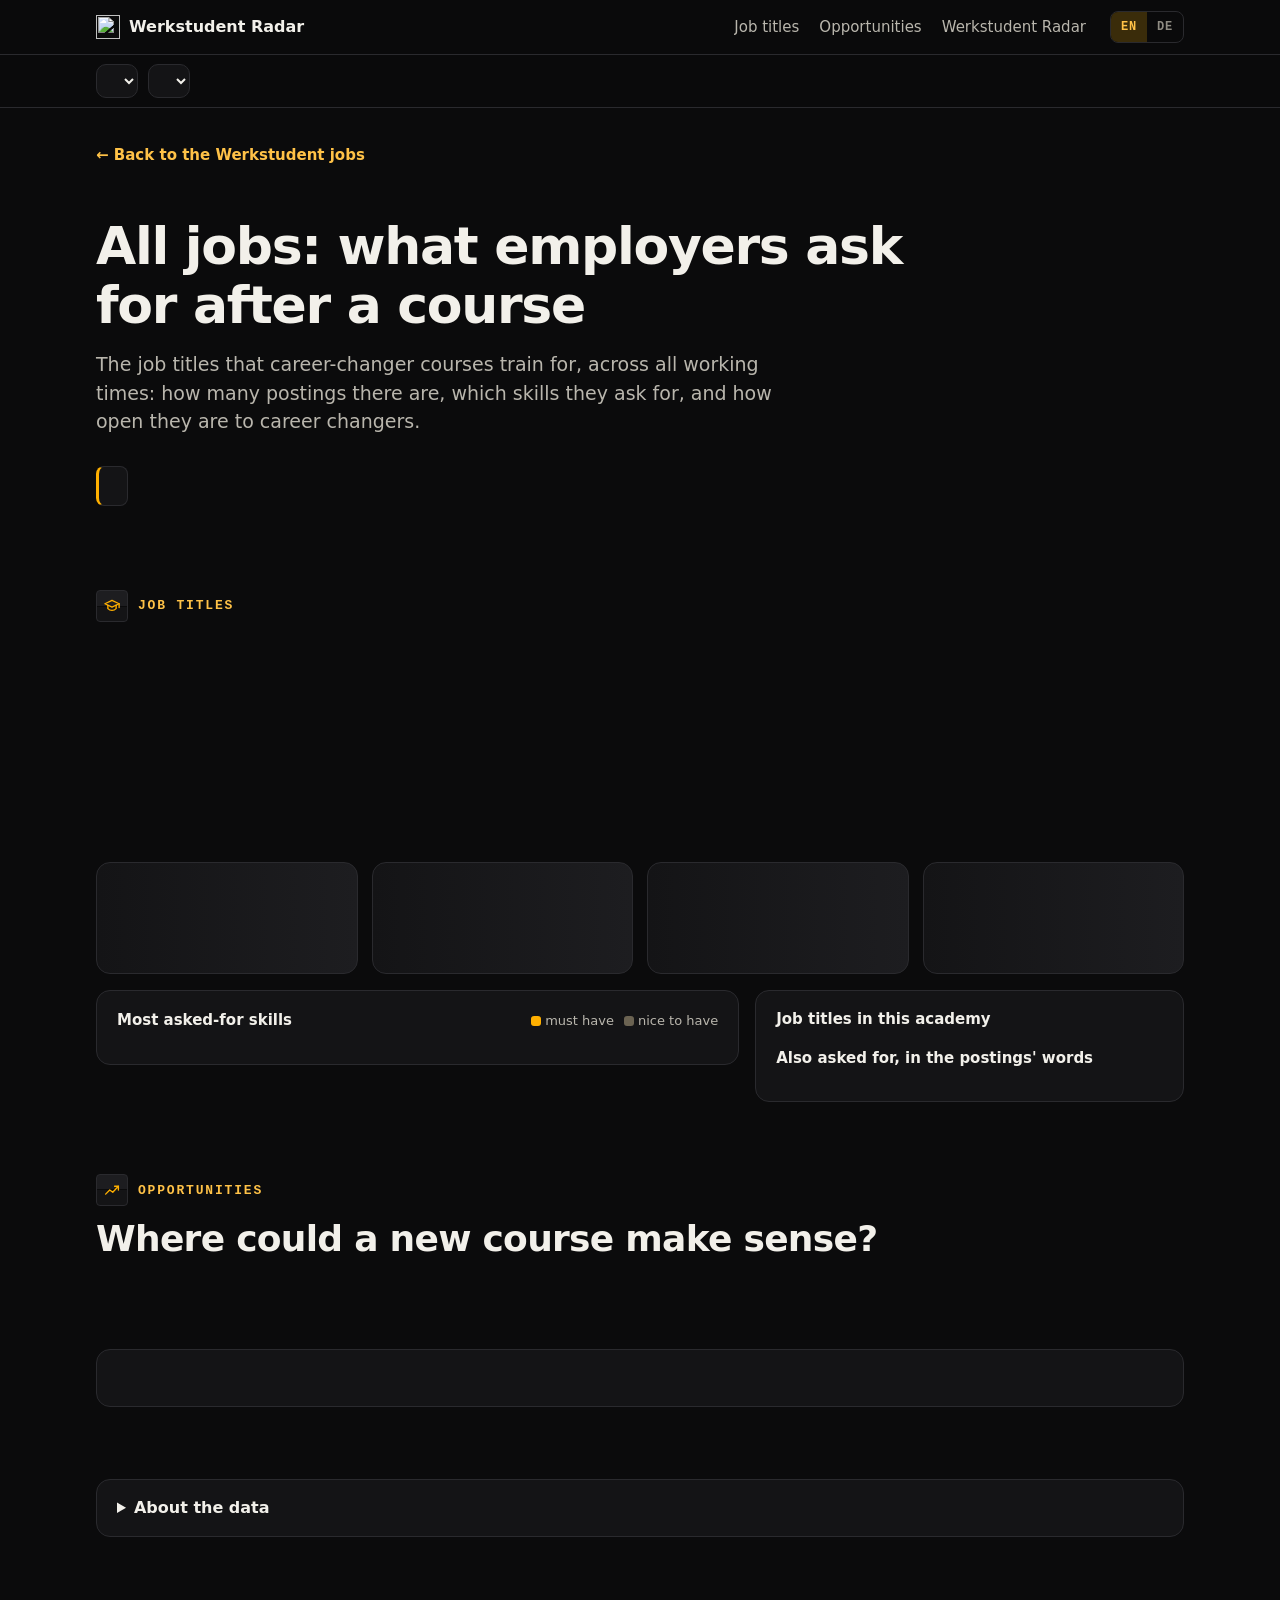
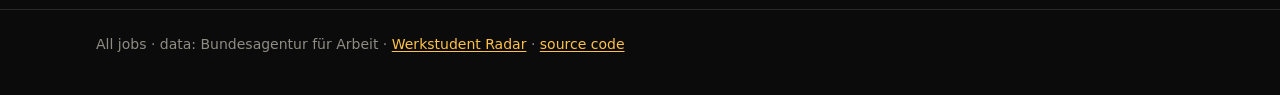
==== commit a4971977: "Call the Kurs-Radar page "All jobs" and link it back to the Werkstudent page" ====
--- a/docs/kurs.html
+++ b/docs/kurs.html
@@ -3,9 +3,9 @@
 <head>
   <meta charset="utf-8">
   <meta name="viewport" content="width=device-width, initial-scale=1, viewport-fit=cover">
-  <title>Kurs-Radar · Werkstudent Radar</title>
+  <title>All jobs · Werkstudent Radar</title>
   <meta name="description" content="Which skills do employers ask for in the jobs that career-changer courses train for? Postings of the Bundesagentur für Arbeit by job title, updated daily.">
-  <meta property="og:title" content="Kurs-Radar">
+  <meta property="og:title" content="All jobs · Werkstudent Radar">
   <meta property="og:description" content="Skill demand for the job titles career changers are trained for: postings, Quereinsteiger share, AI and basics, by academy.">
   <meta property="og:type" content="website">
   <meta property="og:url" content="https://morty1338.github.io/werkstudent-radar/kurs.html">
@@ -26,14 +26,15 @@
   </svg>
   <header class="site-header">
     <div class="wrap header-row">
-      <a class="brand" href="#top" aria-label="Kurs-Radar, back to top" data-i18n-attr="aria-label:kurs.brand_aria">
+      <!-- The logo leads back to the Werkstudent page, as on most sites. -->
+      <a class="brand k-home-link" href="index.html" aria-label="Werkstudent Radar, back to the Werkstudent jobs" data-i18n-attr="aria-label:kurs.brand_aria">
         <img src="favicon.svg?v=dev" alt="" width="24" height="24">
-        <span>Kurs-Radar</span>
+        <span>Werkstudent Radar</span>
       </a>
       <nav class="nav kurs-nav" aria-label="Sections" data-i18n-attr="aria-label:nav.aria">
         <a href="#jobs"><svg class="ico" aria-hidden="true"><use href="#i-skills"></use></svg><span data-i18n="kurs.nav_jobs">Job titles</span></a>
         <a href="#chancen"><svg class="ico" aria-hidden="true"><use href="#i-trends"></use></svg><span data-i18n="kurs.nav_chancen">Opportunities</span></a>
-        <a href="index.html" id="k-home" class="nav-home"><svg class="ico" aria-hidden="true"><use href="#i-back"></use></svg><span class="nav-full" data-i18n="kurs.nav_home">Werkstudent Radar</span><span class="nav-short" data-i18n="kurs.nav_home_short">Werkstudent</span></a>
+        <a href="index.html" class="nav-home k-home-link"><svg class="ico" aria-hidden="true"><use href="#i-back"></use></svg><span class="nav-full" data-i18n="kurs.nav_home">Werkstudent Radar</span><span class="nav-short" data-i18n="kurs.nav_home_short">Werkstudent</span></a>
       </nav>
       <div class="lang-switch" role="group" aria-label="Language" data-i18n-attr="aria-label:lang.aria">
         <button type="button" data-lang="en" lang="en" aria-pressed="true">EN</button><button type="button" data-lang="de" lang="de" aria-pressed="false">DE</button>
@@ -60,8 +61,9 @@
 
   <main id="top">
     <section class="hero wrap kurs-hero">
+      <p class="k-back"><a href="index.html" class="k-home-link"><span aria-hidden="true">←</span> <span data-i18n="kurs.back">Back to the Werkstudent jobs</span></a></p>
       <p class="status" id="status"></p>
-      <h1 data-i18n-html="kurs.title">Kurs-Radar: what the jobs after a course ask&nbsp;for</h1>
+      <h1 data-i18n-html="kurs.title">All jobs: what employers ask for after a&nbsp;course</h1>
       <p class="lede" data-i18n="kurs.lede">The job titles that career-changer courses train for, across all working times: how many postings there are, which skills they ask for, and how open they are to career changers.</p>
       <p class="kurs-note" id="k-note">&nbsp;</p>
     </section>
@@ -115,7 +117,7 @@
   </main>
 
   <footer class="site-footer">
-    <div class="wrap" data-i18n-html="kurs.footer">Kurs-Radar · data: Bundesagentur für Arbeit · <a href="index.html">Werkstudent Radar</a> · <a href="https://github.com/morty1338/werkstudent-radar">source code</a></div>
+    <div class="wrap" data-i18n-html="kurs.footer">All jobs · data: Bundesagentur für Arbeit · <a href="index.html">Werkstudent Radar</a> · <a href="https://github.com/morty1338/werkstudent-radar">source code</a></div>
   </footer>
 
   <div class="tooltip" id="tooltip" role="tooltip" hidden></div>
--- a/docs/assets/style.css
+++ b/docs/assets/style.css
@@ -481,6 +481,7 @@
   .nav .ico { display: block; width: 20px; height: 20px; color: var(--ink-3); }
   .nav a[aria-current] .ico { color: var(--accent); }
   .nav-full { display: none; }
+  .nav .nav-page { display: none; }   /* phones: 6 tabs at most; the hero link leads there */
   .nav-short { display: inline; }
 
   /* Filters: one button and removable chips; the controls open as a bottom sheet */
@@ -535,6 +536,10 @@
 }
 
 /* Kurs-Radar (kurs.html) */
+.k-back { margin: 0 0 14px; font-size: 15px; }
+.k-back a { text-decoration: none; font-weight: 600; }
+.k-back a:hover { text-decoration: underline; }
+.nav .nav-page { color: var(--accent-ink); }
 .kurs-hero h1 { max-width: 900px; }
 .kurs-note {
   display: inline-block; margin-top: 18px; padding: 8px 12px; border-radius: 8px; font-size: 14px; color: var(--ink-2);
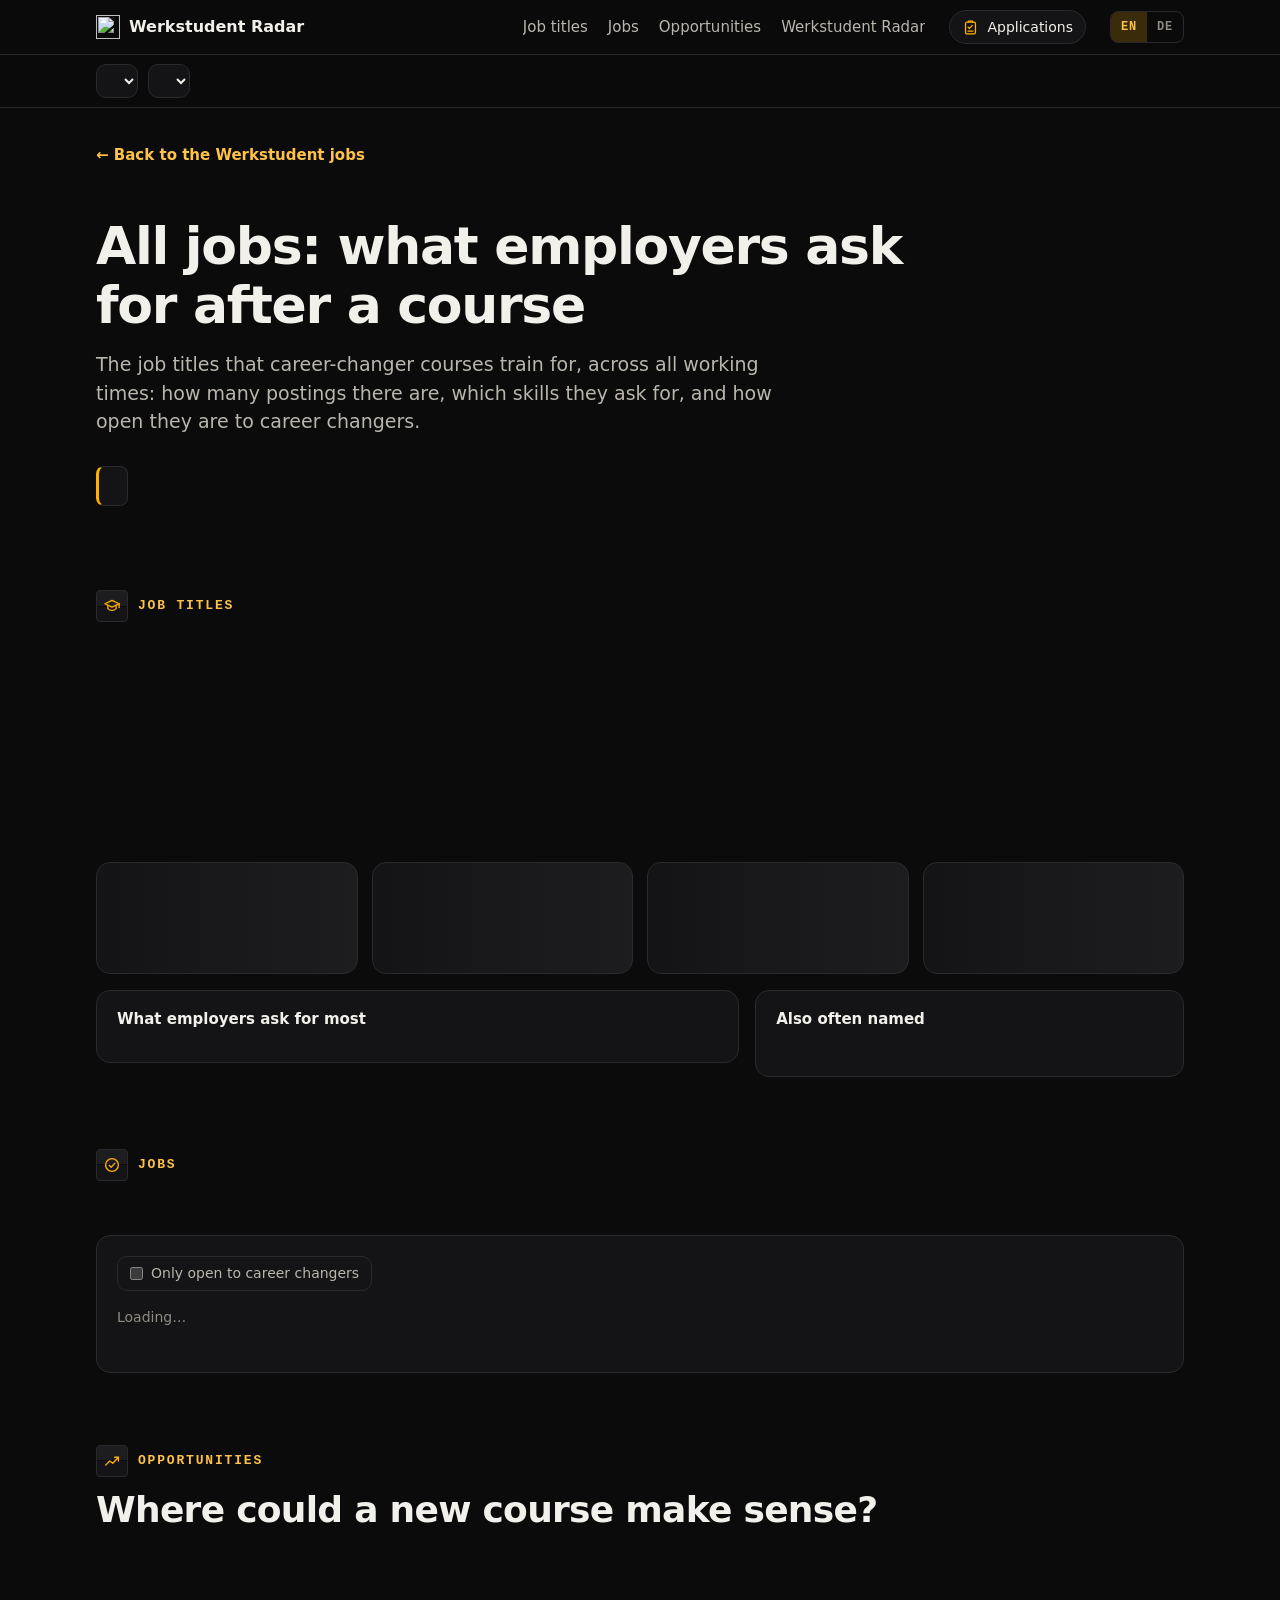
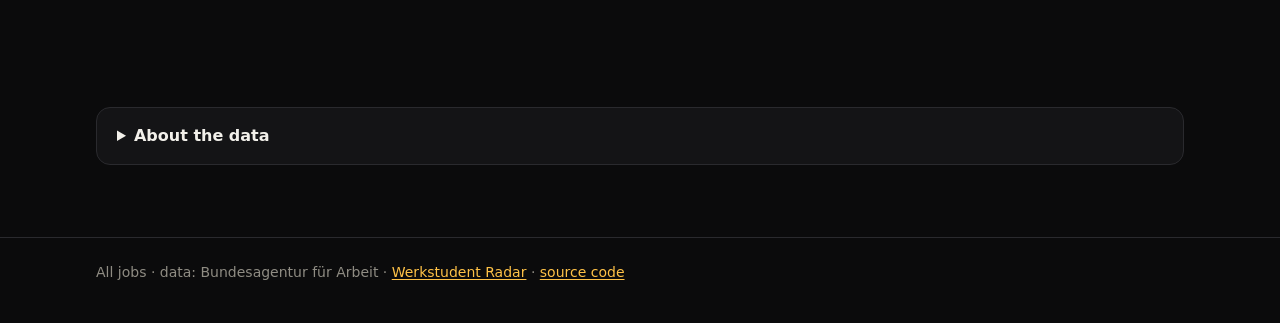
==== commit d82a4239: "Show the jobs with links and tracking on the All jobs page, simpler charts" ====
--- a/docs/kurs.html
+++ b/docs/kurs.html
@@ -22,6 +22,8 @@
     <symbol id="i-skills" viewBox="0 0 24 24"><path d="M12 3.5l2.5 5.4 5.9.7-4.4 4 1.2 5.8L12 16.5l-5.2 2.9L8 13.6l-4.4-4 5.9-.7z"/></symbol>
     <symbol id="i-trends" viewBox="0 0 24 24"><path d="M3.5 17.5l5.5-5.5 4 3 7.5-8"/><path d="M15.5 7h5v5"/></symbol>
     <symbol id="i-course" viewBox="0 0 24 24"><path d="M2.5 9 12 4.5 21.5 9 12 13.5z"/><path d="M6.5 11v4.5c1.5 1.6 3.4 2.4 5.5 2.4s4-.8 5.5-2.4V11"/><path d="M21.5 9v5"/></symbol>
+    <symbol id="i-apps" viewBox="0 0 24 24"><rect x="5" y="4.5" width="14" height="16.5" rx="2"/><path d="M9 4.5V3h6v1.5"/><path d="M8.5 11.5l2 2 4-4.5M8.5 17h7"/></symbol>
+    <symbol id="i-check" viewBox="0 0 24 24"><circle cx="12" cy="12" r="8.5"/><path d="M8.3 12.4l2.6 2.6 4.8-5.2"/></symbol>
     <symbol id="i-back" viewBox="0 0 24 24"><path d="M10 6l-6 6 6 6"/><path d="M4.5 12h15"/></symbol>
   </svg>
   <header class="site-header">
@@ -33,9 +35,13 @@
       </a>
       <nav class="nav kurs-nav" aria-label="Sections" data-i18n-attr="aria-label:nav.aria">
         <a href="#jobs"><svg class="ico" aria-hidden="true"><use href="#i-skills"></use></svg><span data-i18n="kurs.nav_jobs">Job titles</span></a>
+        <a href="#stellen"><svg class="ico" aria-hidden="true"><use href="#i-check"></use></svg><span data-i18n="kurs.nav_stellen">Jobs</span></a>
         <a href="#chancen"><svg class="ico" aria-hidden="true"><use href="#i-trends"></use></svg><span data-i18n="kurs.nav_chancen">Opportunities</span></a>
         <a href="index.html" class="nav-home k-home-link"><svg class="ico" aria-hidden="true"><use href="#i-back"></use></svg><span class="nav-full" data-i18n="kurs.nav_home">Werkstudent Radar</span><span class="nav-short" data-i18n="kurs.nav_home_short">Werkstudent</span></a>
       </nav>
+      <button type="button" class="trk-btn" id="trk-open" aria-haspopup="dialog" aria-controls="trk" aria-expanded="false" aria-label="Applications" data-i18n-attr="aria-label:trk.title">
+        <svg class="ico" aria-hidden="true"><use href="#i-apps"></use></svg><span class="trk-btn-label" data-i18n="trk.title">Applications</span><span class="trk-count" id="trk-count" hidden></span>
+      </button>
       <div class="lang-switch" role="group" aria-label="Language" data-i18n-attr="aria-label:lang.aria">
         <button type="button" data-lang="en" lang="en" aria-pressed="true">EN</button><button type="button" data-lang="de" lang="de" aria-pressed="false">DE</button>
       </div>
@@ -78,21 +84,30 @@
         <div class="tile skeleton"></div><div class="tile skeleton"></div><div class="tile skeleton"></div><div class="tile skeleton"></div>
       </div>
       <div class="grid-skills k-grid">
-        <div class="card">
-          <div class="card-head">
-            <h3 data-i18n="kurs.skills_title">Most asked-for skills</h3>
-            <p class="imp-legend k-legend"><span class="lg-must"></span><span data-i18n="kurs.legend_must">must have</span> <span class="lg-nice"></span><span data-i18n="kurs.legend_nice">nice to have</span></p>
-          </div>
+        <div class="card" id="k-skills-card">
+          <h3 data-i18n="kurs.skills_title">What employers ask for most</h3>
           <div id="k-skills" class="chart"></div>
           <div class="basics" id="k-basics"></div>
           <p class="legend-line" id="k-skills-note"></p>
         </div>
         <aside class="card">
-          <h3 id="k-side-title" data-i18n="kurs.compare">Job titles in this academy</h3>
-          <div id="k-compare"></div>
-          <h3 class="k-terms-title" data-i18n="kurs.terms_title">Also asked for, in the postings' words</h3>
+          <h3 data-i18n="kurs.terms_title">Also often named</h3>
           <div class="chips-row k-terms" id="k-terms"></div>
         </aside>
+      </div>
+    </section>
+
+    <section id="stellen" class="wrap section">
+      <p class="eyebrow"><span class="eyebrow-ico"><svg class="ico" aria-hidden="true"><use href="#i-check"></use></svg></span><span data-i18n="kurs.nav_stellen">Jobs</span></p>
+      <h2 id="k-jobs-title">&nbsp;</h2>
+      <div class="card">
+        <div class="card-head">
+          <label class="switch"><input type="checkbox" id="k-only-qe"><span data-i18n="kurs.only_qe">Only open to career changers</span></label>
+          <span class="filter-count" id="k-jobs-count"></span>
+        </div>
+        <div class="job-list" id="k-jobs" aria-live="polite"><p class="empty" data-i18n="check.loading">Loading…</p></div>
+        <button type="button" class="btn btn-quiet" id="k-more" hidden></button>
+        <p class="legend-line" id="k-jobs-note"></p>
       </div>
     </section>
 
@@ -100,10 +115,8 @@
       <p class="eyebrow"><span class="eyebrow-ico"><svg class="ico" aria-hidden="true"><use href="#i-trends"></use></svg></span><span data-i18n="kurs.nav_chancen">Opportunities</span></p>
       <h2 data-i18n="kurs.chancen_title">Where could a new course make sense?</h2>
       <p class="insight" id="k-chancen-insight"></p>
-      <div class="card">
-        <div id="k-chancen"></div>
-        <p class="legend-line k-method" id="k-chancen-method"></p>
-      </div>
+      <ol class="k-chancen" id="k-chancen"></ol>
+      <p class="legend-line k-method" id="k-chancen-method"></p>
     </section>
 
     <section class="wrap section about">
@@ -116,6 +129,46 @@
     </section>
   </main>
 
+  <!-- The visitor's application tracker (tracker.js): stored only in this browser. -->
+  <div class="trk-backdrop" id="trk-backdrop" hidden></div>
+  <aside class="tracker" id="trk" role="dialog" aria-modal="true" aria-labelledby="trk-title">
+    <div class="trk-head">
+      <h2 id="trk-title" data-i18n="trk.title">Applications</h2>
+      <button type="button" class="link-btn" id="trk-close" data-i18n="trk.close">Close</button>
+    </div>
+    <div class="trk-body">
+      <p class="trk-local" id="trk-local"></p>
+      <button type="button" class="btn" id="trk-new" aria-expanded="false" aria-controls="trk-form" data-i18n="trk.new">+ New application</button>
+      <form class="trk-form" id="trk-form" hidden>
+        <label><span data-i18n="trk.f_title">Job title</span><input type="text" name="title" required maxlength="200" autocomplete="off"></label>
+        <label><span data-i18n="trk.f_company">Company</span><input type="text" name="company" maxlength="120" autocomplete="off"></label>
+        <label><span data-i18n="trk.f_city">City</span><input type="text" name="city" maxlength="80" autocomplete="off"></label>
+        <label><span data-i18n="trk.f_url">Link to the posting</span><input type="url" name="url" maxlength="500" placeholder="https://" autocomplete="off"></label>
+        <label><span data-i18n="trk.f_status">Status</span>
+          <select name="status">
+            <option value="saved" data-i18n="trk.s_saved">Saved</option>
+            <option value="applied" data-i18n="trk.s_applied">Applied</option>
+            <option value="interview" data-i18n="trk.s_interview">Interview</option>
+            <option value="offer" data-i18n="trk.s_offer">Offer</option>
+            <option value="rejected" data-i18n="trk.s_rejected">Rejected</option>
+          </select>
+        </label>
+        <label><span data-i18n="trk.f_note">Note</span><textarea name="note" rows="2" maxlength="2000"></textarea></label>
+        <div class="trk-form-buttons">
+          <button type="submit" class="btn" data-i18n="trk.save">Save</button>
+          <button type="button" class="link-btn" id="trk-cancel" data-i18n="trk.cancel">Cancel</button>
+        </div>
+      </form>
+      <div class="chips-row trk-filter" id="trk-filter"></div>
+      <div class="trk-list" id="trk-list"></div>
+    </div>
+    <div class="trk-foot">
+      <button type="button" class="link-btn" id="trk-export" data-i18n="trk.export">Export file</button>
+      <label class="link-btn trk-import"><input type="file" id="trk-import" accept=".json,application/json"><span data-i18n="trk.import">Import file</span></label>
+      <span class="trk-msg" id="trk-msg" aria-live="polite"></span>
+    </div>
+  </aside>
+
   <footer class="site-footer">
     <div class="wrap" data-i18n-html="kurs.footer">All jobs · data: Bundesagentur für Arbeit · <a href="index.html">Werkstudent Radar</a> · <a href="https://github.com/morty1338/werkstudent-radar">source code</a></div>
   </footer>
--- a/docs/assets/style.css
+++ b/docs/assets/style.css
@@ -560,58 +560,30 @@
 #k-tiles { margin: 6px 0 16px; }
 #k-tiles .tile { min-height: 112px; }
 .k-grid { margin-top: 0; }
-.k-legend { margin: 0; }
-.bar-split { display: flex; height: 100%; gap: 2px; border-radius: 0 4px 4px 0; overflow: hidden; min-width: 2px; transition: width .35s ease; }
-.bar-split .f-must { background: var(--accent); height: 100%; }
-.bar-split .f-nice { background: var(--muted-bar); height: 100%; flex: 1; }
-/* Job titles of one academy: a compact table, a row selects the title. */
-.k-table { display: grid; gap: 2px; font-size: 14px; }
-.k-row { display: grid; grid-template-columns: minmax(0, 1fr) 64px 52px 40px 50px; gap: 8px; align-items: center; padding: 7px 8px; margin: 0 -8px; border-radius: 8px; }
-.k-row > span:not(.k-name) { font-family: var(--mono); font-size: 13px; text-align: right; font-variant-numeric: tabular-nums; color: var(--ink-2); }
-.k-head { font-size: 12px; color: var(--ink-3); padding-top: 0; padding-bottom: 4px; }
-.k-head > span:not(:first-child) { font-family: var(--font) !important; font-size: 12px !important; color: var(--ink-3) !important; }
-.k-row.clickable { cursor: pointer; }
-.k-row.clickable:hover { background: var(--surface-2); }
-.k-row.selected { background: var(--accent-soft); }
-.k-name { overflow-wrap: break-word; hyphens: auto; -webkit-hyphens: auto; min-width: 0; }
-.k-terms-title { margin-top: 22px; }
-.k-terms { margin-bottom: 0; }
 .k-terms .chip { white-space: normal; }
-/* Opportunities: one row per job title, mini bars per measure. */
-.ch-table { display: grid; gap: 2px; }
-.ch-row { display: grid; grid-template-columns: minmax(0, 2.2fr) repeat(3, minmax(0, 1.2fr)) 64px; gap: 14px; align-items: center; padding: 9px 8px; margin: 0 -8px; border-radius: 8px; font-size: 14px; }
-.ch-head { font-size: 12px; color: var(--ink-3); padding-bottom: 4px; }
-.ch-row.clickable { cursor: pointer; }
-.ch-row.clickable:hover { background: var(--surface-2); }
-.ch-row.top .ch-score b { background: var(--accent); color: var(--on-accent); }
-.ch-name small { display: block; color: var(--ink-3); font-size: 12px; }
-.ch-cell { display: flex; align-items: center; gap: 8px; min-width: 0; }
-.ch-cell em, .ch-score em { display: none; font-style: normal; }
-.ch-cell b, .ch-score b { font-family: var(--mono); font-weight: 600; font-size: 13px; font-variant-numeric: tabular-nums; white-space: nowrap; }
-.ch-cell b { min-width: 56px; text-align: right; color: var(--ink-2); }
-.ch-score { text-align: right; }
-.ch-score b { display: inline-block; min-width: 40px; text-align: center; padding: 3px 6px; border-radius: 6px; background: var(--surface-3); color: var(--ink); }
-.mini { flex: 1; height: 8px; background: var(--surface-2); border-radius: 99px; overflow: hidden; min-width: 24px; }
-.mini-fill { display: block; height: 100%; background: var(--accent); border-radius: 99px; }
+#k-skills-card .legend-line { display: block; line-height: 1.5; }
+#stellen .card-head { margin-bottom: 4px; }
+#k-jobs-note:empty { display: none; }
+/* Opportunities: a numbered list of plain sentences; a tap opens the job title. */
+.k-chancen { list-style: none; margin: 0; padding: 0; display: grid; gap: 8px; }
+.k-chance {
+  display: flex; align-items: flex-start; gap: 14px; width: 100%; text-align: left; cursor: pointer;
+  background: var(--surface); border: 1px solid var(--line); border-radius: var(--radius); padding: 14px 16px; color: var(--ink);
+}
+.k-chance:hover { border-color: var(--accent); }
+.k-rank {
+  flex: none; display: inline-grid; place-items: center; width: 30px; height: 30px; border-radius: 8px;
+  font-family: var(--mono); font-weight: 700; background: var(--surface-3); color: var(--ink);
+}
+.k-chancen .top .k-rank { background: var(--accent); color: var(--on-accent); }
+.k-chance-body small { color: var(--ink-3); font-size: 13px; margin-left: 4px; }
+.k-chance-text { display: block; color: var(--ink-2); font-size: 14px; margin-top: 2px; }
 .k-method { display: block; line-height: 1.5; margin-top: 16px; }
 .hero-kurs { margin-top: 12px; font-size: 15px; }
-@media (max-width: 860px) {
-  .ch-row { grid-template-columns: minmax(0, 1fr) 64px; grid-template-areas: "name score" "a a" "b b" "c c"; gap: 6px 12px; padding: 12px 8px; border-top: 1px solid var(--line); border-radius: 0; }
-  .ch-row.clickable:hover { border-radius: 8px; }
-  .ch-head { display: none; }
-  .ch-name { grid-area: name; }
-  .ch-score { grid-area: score; align-self: start; }
-  .ch-cell:nth-of-type(2) { grid-area: a; }
-  .ch-cell:nth-of-type(3) { grid-area: b; }
-  .ch-cell:nth-of-type(4) { grid-area: c; }
-  .ch-cell em { display: block; width: 118px; flex: none; font-size: 13px; color: var(--ink-3); }
-}
 @media (max-width: 560px) {
-  .kurs-nav { grid-template-columns: repeat(3, minmax(0, 1fr)); }
+  .kurs-nav { grid-template-columns: repeat(4, minmax(0, 1fr)); }
+  .kurs-page .filter-count { display: none; }   /* the date is in the note under the title */
   .kurs-note { display: block; min-height: 88px; }
-  .k-row { grid-template-columns: minmax(0, 1fr) 58px 46px 34px 46px; gap: 6px; font-size: 13px; }
-  .k-row > span:not(.k-name) { font-size: 12px; }
-  .k-legend { width: 100%; }
   /* Long skill labels wrap instead of being cut off. */
   .kurs-page .bar-label { white-space: normal; line-height: 1.25; }
 }
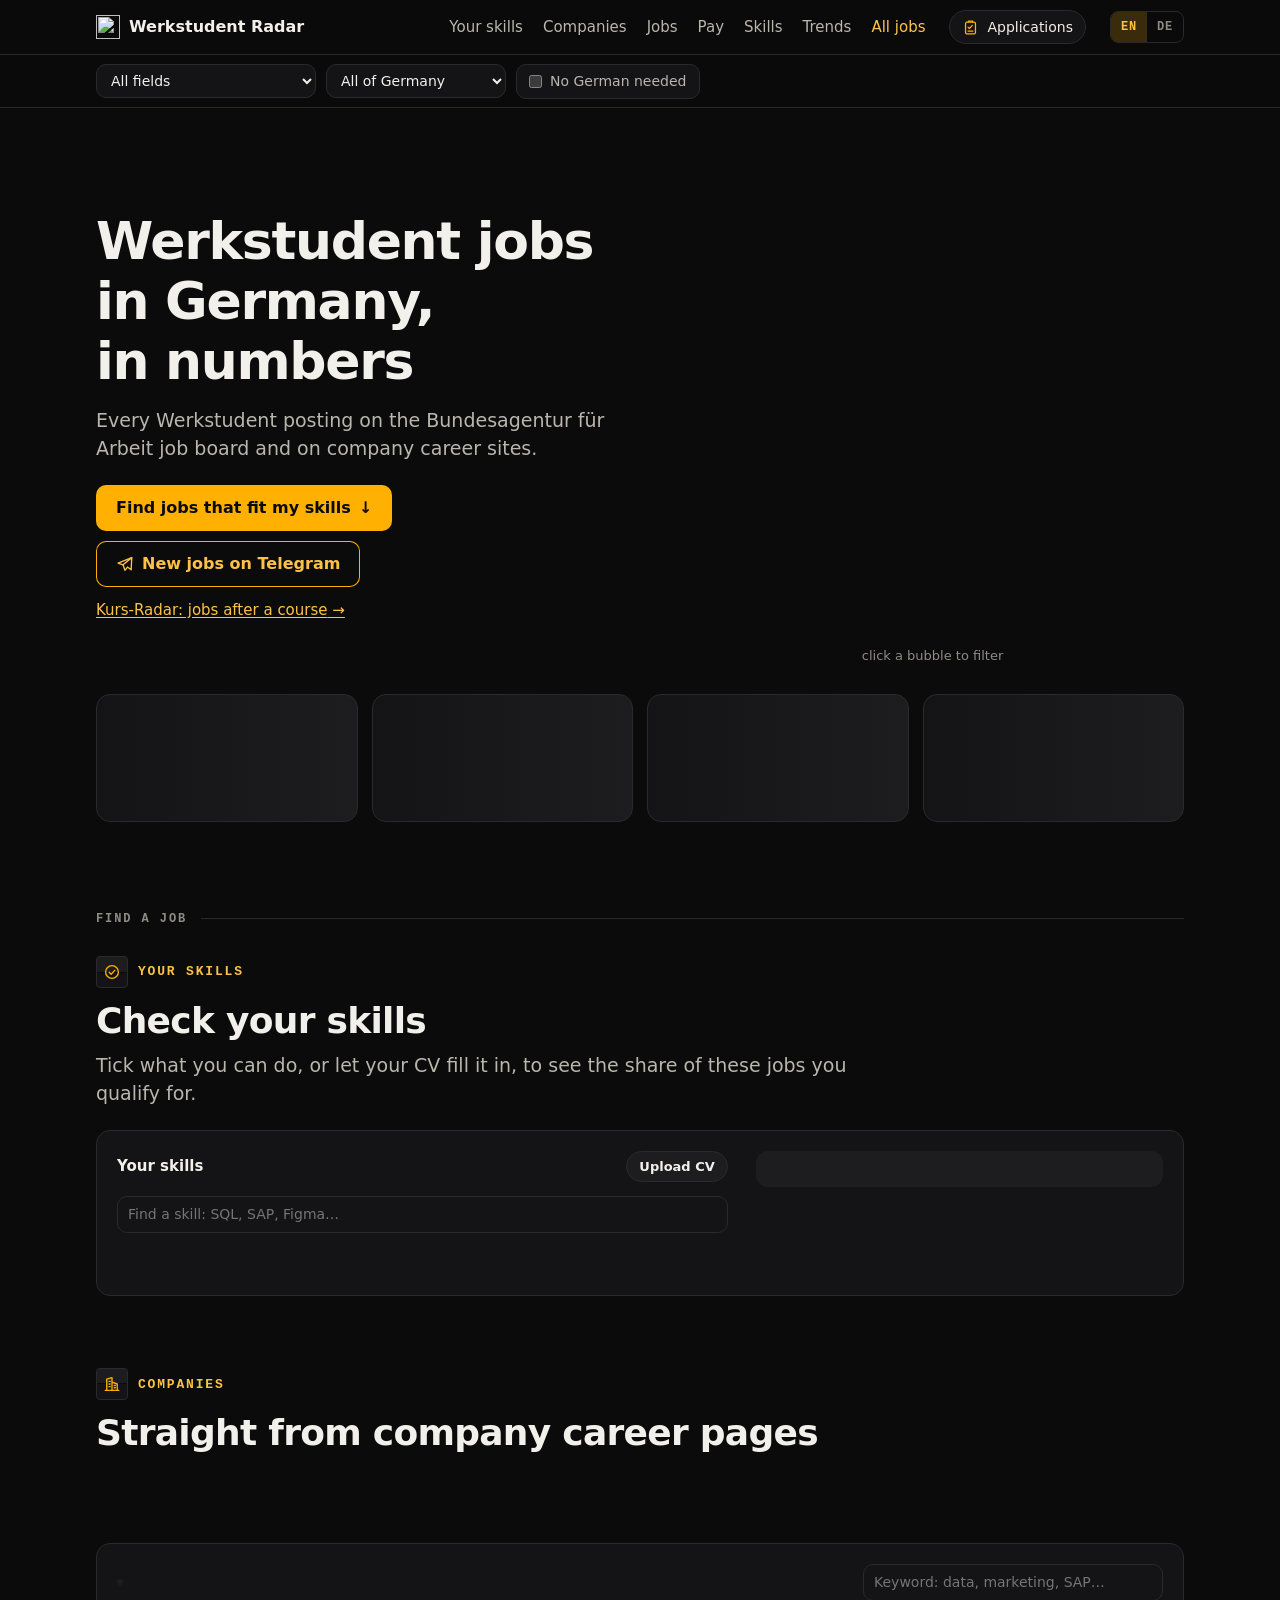
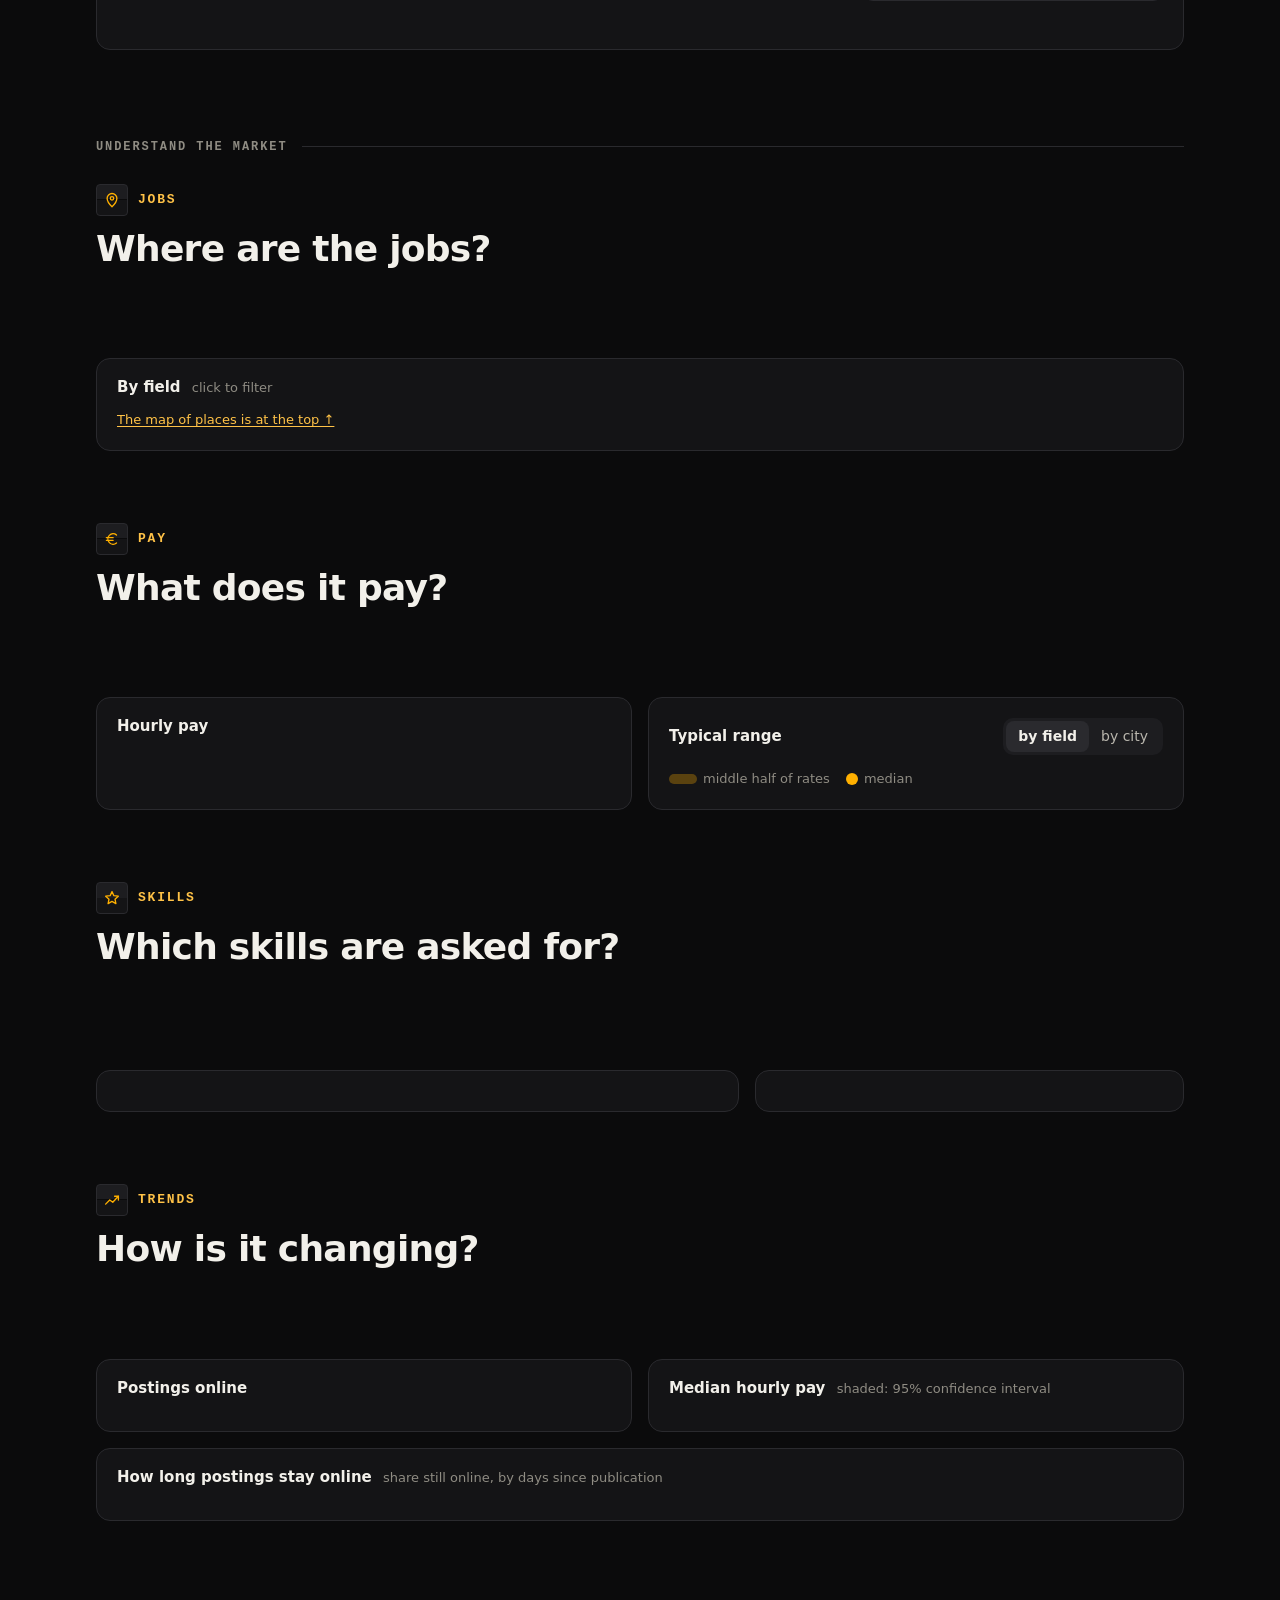
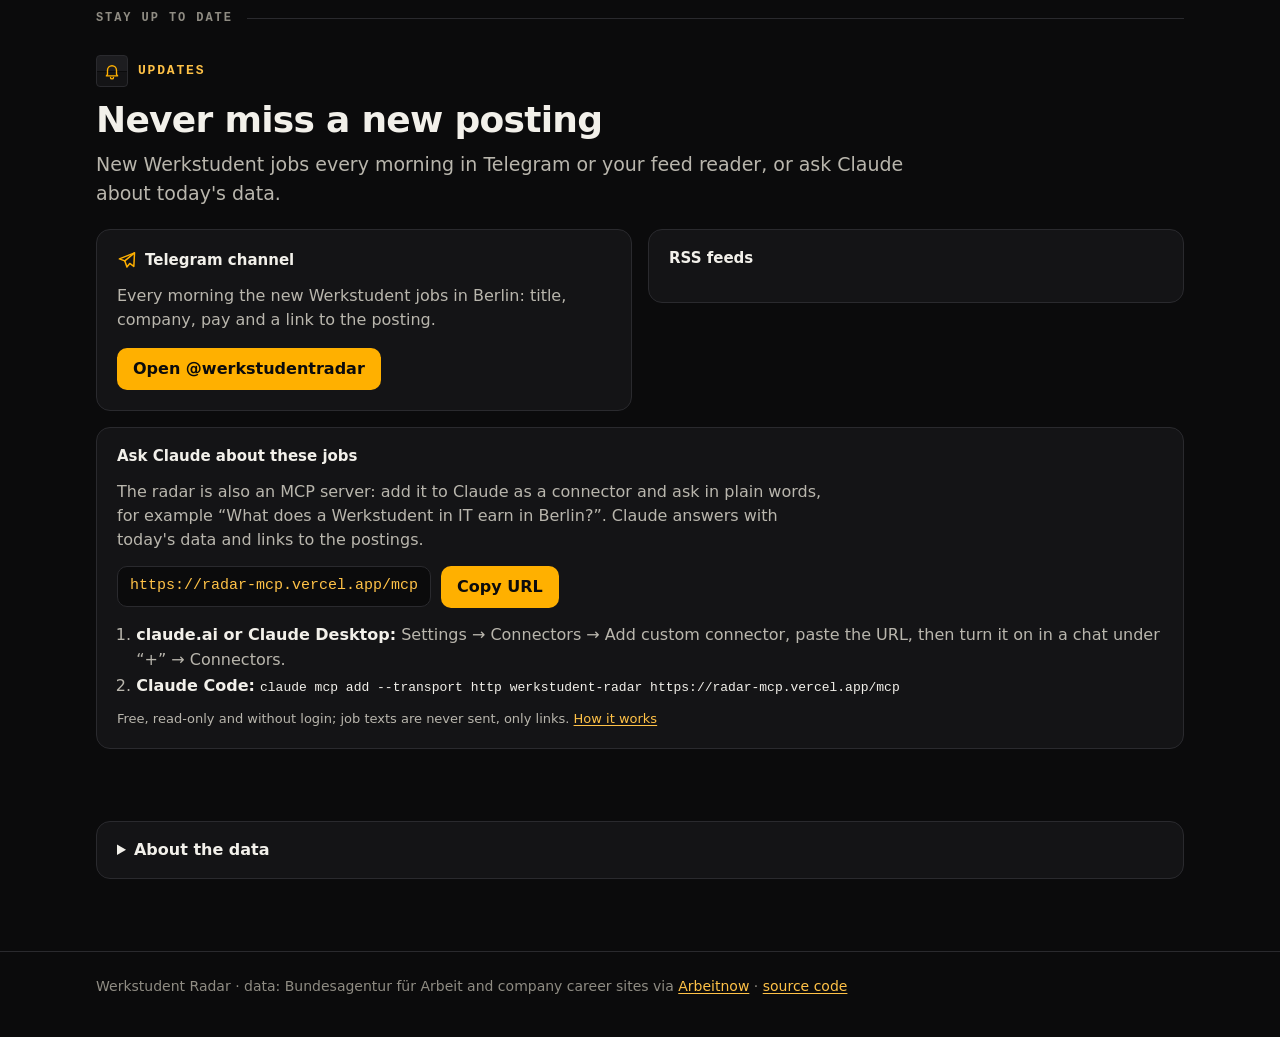
==== commit 69563d47: "Keep applications safe: backup link, backup reminder, notes saved while typing" ====
--- a/docs/kurs.html
+++ b/docs/kurs.html
@@ -163,6 +163,7 @@
       <div class="trk-list" id="trk-list"></div>
     </div>
     <div class="trk-foot">
+      <button type="button" class="link-btn" id="trk-link" data-i18n="trk.link">Backup link</button>
       <button type="button" class="link-btn" id="trk-export" data-i18n="trk.export">Export file</button>
       <label class="link-btn trk-import"><input type="file" id="trk-import" accept=".json,application/json"><span data-i18n="trk.import">Import file</span></label>
       <span class="trk-msg" id="trk-msg" aria-live="polite"></span>
--- a/docs/assets/style.css
+++ b/docs/assets/style.css
@@ -114,6 +114,15 @@
 @keyframes blink { 50% { opacity: .25; } }
 .lede { font-size: 19px; color: var(--ink-2); margin-top: 14px; max-width: 680px; }
 .hero-actions { display: flex; flex-wrap: wrap; gap: 10px; margin-top: 22px; }
+/* Hero: text on the left, the radar map on the right; tiles below across the full width. */
+.hero-grid { display: grid; grid-template-columns: minmax(0, 1.1fr) minmax(0, 1fr); gap: 32px; align-items: center; }
+/* No frame: the radar sits on the page background. */
+.hero-map { position: relative; }
+/* Fixed height: the map arrives with the data, the page mustn't jump. */
+.hero-map #map { height: 500px; }
+.hero-map .map { width: 100%; height: 100%; max-height: none; overflow: visible; }
+.hero-map .map-label { stroke: var(--bg); }
+.hero-map-hint { margin: 2px 0 0; text-align: center; font-size: 13px; color: var(--ink-3); }
 .tiles { display: grid; grid-template-columns: repeat(4, 1fr); gap: 14px; margin-top: 28px; }
 .tile {
   display: flex; flex-direction: column; gap: 4px; min-height: 128px; padding: 18px;
@@ -459,6 +468,8 @@
 }
 @media (max-width: 860px) {
   .tiles { grid-template-columns: repeat(2, 1fr); }
+  .hero-grid { grid-template-columns: 1fr; gap: 20px; }
+  .hero-map #map { height: 380px; }
   .grid-2, .grid-map, .grid-skills, .updates-grid { grid-template-columns: 1fr; }
 }
 @media (max-width: 560px) {
@@ -490,6 +501,7 @@
     font-size: 14px; font-weight: 600; background: var(--surface); color: var(--ink); border: 1px solid var(--surface-3);
   }
   .filters-btn::before { content: "☰"; font-size: 12px; color: var(--accent); }
+  .mode-switch button { min-height: 32px; padding: 4px 10px; font-size: 13px; }
   .filter-chips { display: flex; gap: 6px; }
   .filter-pill {
     display: inline-flex; align-items: center; gap: 6px; min-height: 36px; padding: 0 12px; border-radius: 999px; white-space: nowrap; cursor: pointer;
@@ -516,6 +528,7 @@
   .status { letter-spacing: .04em; }
   .lang-switch button { min-height: 36px; min-width: 42px; }
   .tile { min-height: 112px; padding: 14px; }
+  .hero-map #map { height: 320px; }
   .tile .value { font-size: 30px; }
   .insight { font-size: 17px; }
   .match-big { font-size: 44px; }
@@ -534,6 +547,21 @@
   * { transition: none !important; animation: none !important; scroll-behavior: auto !important; }
   .map-sweep { display: none; }
 }
+
+/* Werkstudent | Jobs: the data set, a segmented control at the start of the filter row. */
+.mode-switch { display: inline-flex; flex: none; padding: 3px; border-radius: 10px; background: var(--surface-2); border: 1px solid var(--line); }
+.mode-switch button {
+  border: 0; background: none; color: var(--ink-2); font-size: 14px; font-weight: 600; padding: 5px 12px; min-height: 32px;
+  border-radius: 7px; cursor: pointer; white-space: nowrap;
+}
+.mode-switch button[aria-pressed="true"] { background: var(--accent); color: var(--on-accent); }
+.mode-switch button:hover:not([aria-pressed="true"]) { color: var(--ink); }
+.mode-label {
+  margin: -6px 0 10px; font-family: var(--mono); font-size: 12px; font-weight: 600; letter-spacing: .14em;
+  text-transform: uppercase; color: var(--accent-ink);
+}
+.mode-note { font-size: 13px; color: var(--ink-3); margin-top: 14px; max-width: 820px; }
+@media (min-width: 561px) { #f-academy { width: 170px; } }
 
 /* Kurs-Radar (kurs.html) */
 .k-back { margin: 0 0 14px; font-size: 15px; }
@@ -578,6 +606,13 @@
 .k-chancen .top .k-rank { background: var(--accent); color: var(--on-accent); }
 .k-chance-body small { color: var(--ink-3); font-size: 13px; margin-left: 4px; }
 .k-chance-text { display: block; color: var(--ink-2); font-size: 14px; margin-top: 2px; }
+.k-chance-parts { display: block; color: var(--ink-3); font-size: 12px; font-family: var(--mono); margin-top: 2px; }
+.k-chance-body { flex: 1; min-width: 0; }
+.k-score {
+  flex: none; align-self: center; min-width: 44px; text-align: center; padding: 4px 8px; border-radius: 8px;
+  font-family: var(--mono); font-weight: 700; background: var(--surface-3); color: var(--ink);
+}
+.k-chancen .top .k-score { background: var(--accent-soft); color: var(--accent-ink); }
 .k-method { display: block; line-height: 1.5; margin-top: 16px; }
 .hero-kurs { margin-top: 12px; font-size: 15px; }
 @media (max-width: 560px) {
